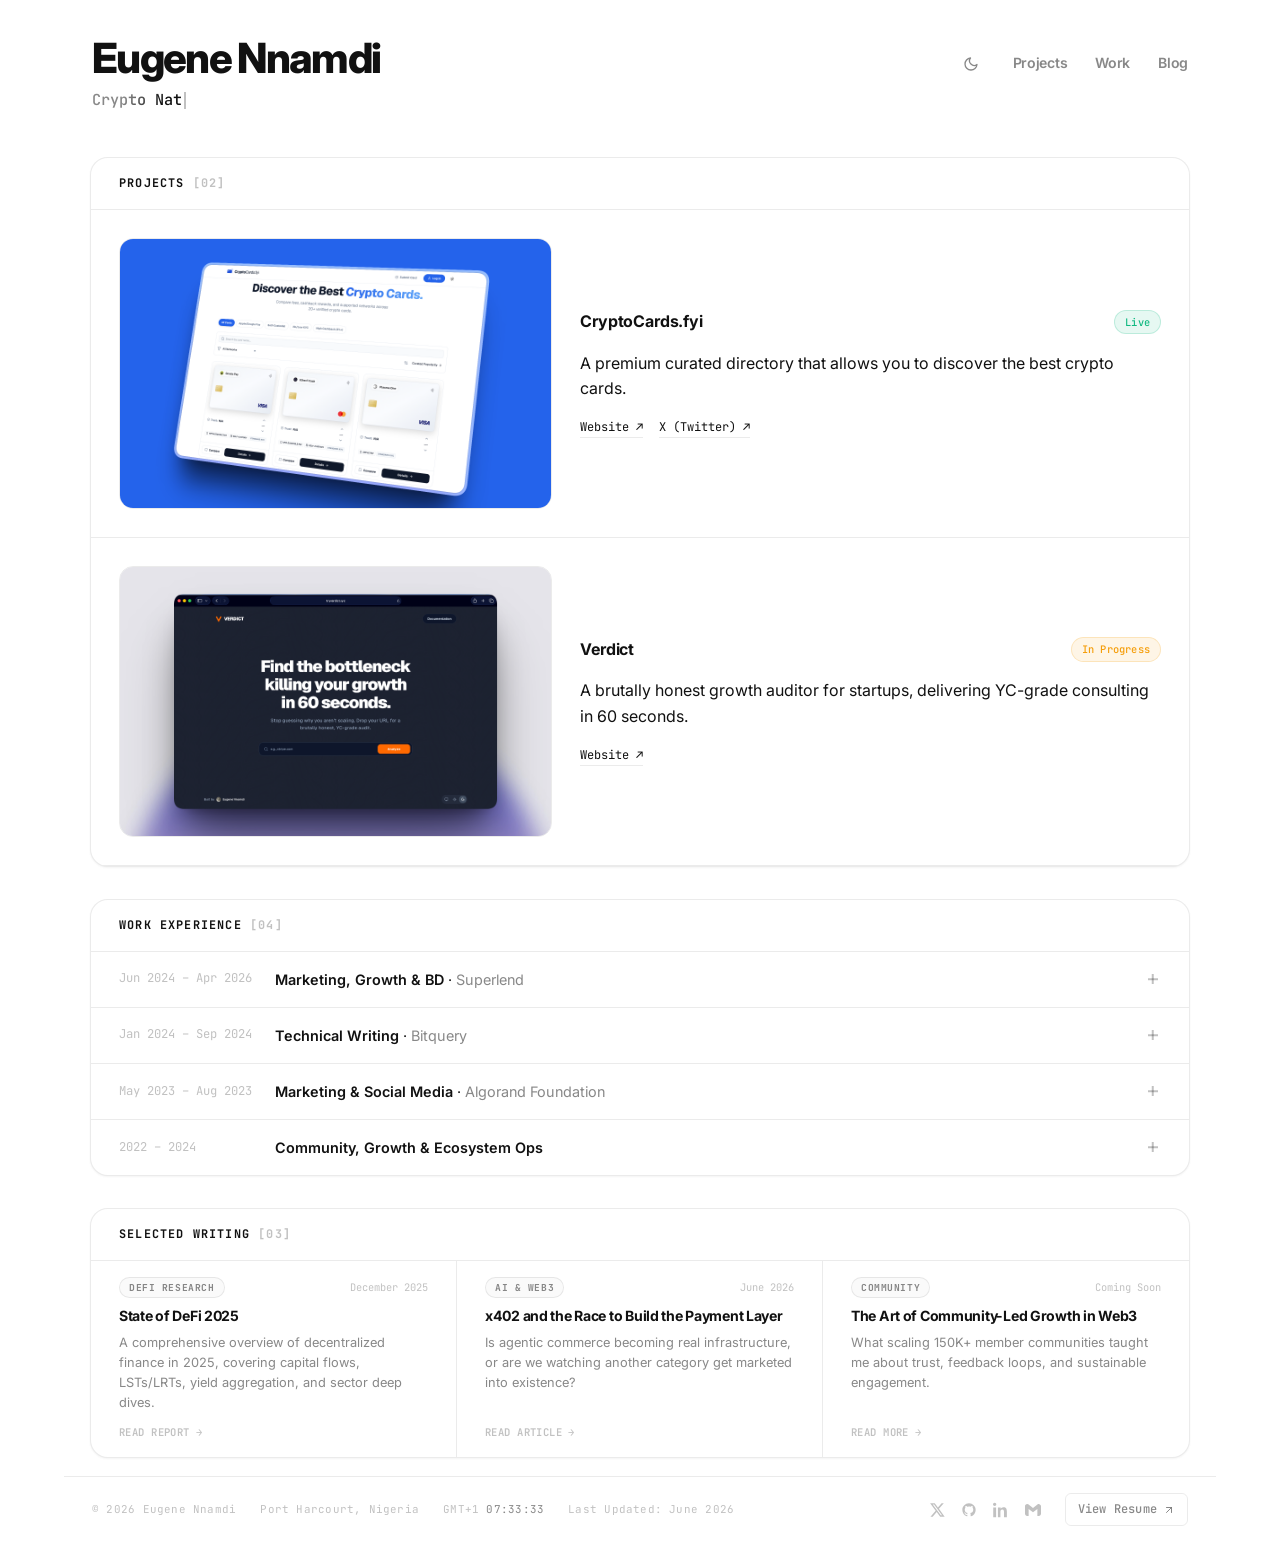
==== index.html @ 95dad306 "fix: update work experience" ====
<!doctype html>
<html lang="en">
  <head>
    <meta charset="utf-8" />
    <meta name="viewport" content="width=device-width, initial-scale=1" />
    <meta name="description" content="Eugene Nnamdi — Marketing strategist, growth architect, and content creator specializing in DeFi and Web3 ecosystems." />
    <meta property="og:title" content="Eugene Nnamdi — Marketing · Growth · Content" />
    <meta property="og:description" content="Scaling DeFi products, crafting technical content, and building communities that drive real growth." />
    <meta property="og:type" content="website" />
    <meta name="theme-color" content="#ffffff" />
    <title>Eugene Nnamdi</title>
    <link rel="icon" href="./favicon.png" type="image/png" />
    <link rel="preconnect" href="https://fonts.googleapis.com" />
    <link rel="preconnect" href="https://fonts.gstatic.com" crossorigin />
    <link href="https://fonts.googleapis.com/css2?family=Inter:wght@400;500;600;700;800&family=JetBrains+Mono:wght@400;500;700&display=swap" rel="stylesheet" />
    <link rel="stylesheet" href="./styles.css" />
    <script>
      const savedTheme = localStorage.getItem('theme');
      const systemPrefersDark = window.matchMedia && window.matchMedia('(prefers-color-scheme: dark)').matches;
      if (savedTheme) { document.documentElement.setAttribute('data-theme', savedTheme); }
      else if (systemPrefersDark) { document.documentElement.setAttribute('data-theme', 'dark'); }
      else { document.documentElement.setAttribute('data-theme', 'light'); }
    </script>
    <!-- Google tag (gtag.js) -->
    <script async src="https://www.googletagmanager.com/gtag/js?id=G-D51WEQC07X"></script>
    <script>
      window.dataLayer = window.dataLayer || [];
      function gtag(){dataLayer.push(arguments);}
      gtag('js', new Date());

      gtag('config', 'G-D51WEQC07X');
    </script>
  </head>
  <body>
    <div class="page-shell">

      <!-- ========== HEADER ========== -->
      <header class="site-header">
        <section class="identity" aria-labelledby="name">
          <h1 id="name">Eugene Nnamdi</h1>
          <div class="role-rotator" aria-label="Marketing Strategist, Growth Architect, Content Creator, DeFi Native">
            <span class="role-text" id="role-text"></span>
            <span class="role-cursor" aria-hidden="true"></span>
          </div>
        </section>

        <nav class="site-nav" aria-label="Primary navigation">
          <button id="theme-toggle" class="theme-toggle" aria-label="Toggle dark mode">
            <svg class="sun-icon" viewBox="0 0 24 24" width="16" height="16" stroke="currentColor" stroke-width="2" fill="none" stroke-linecap="round" stroke-linejoin="round" style="display: none;"><circle cx="12" cy="12" r="5"></circle><line x1="12" y1="1" x2="12" y2="3"></line><line x1="12" y1="21" x2="12" y2="23"></line><line x1="4.22" y1="4.22" x2="5.64" y2="5.64"></line><line x1="18.36" y1="18.36" x2="19.78" y2="19.78"></line><line x1="1" y1="12" x2="3" y2="12"></line><line x1="21" y1="12" x2="23" y2="12"></line><line x1="4.22" y1="19.78" x2="5.64" y2="18.36"></line><line x1="18.36" y1="5.64" x2="19.78" y2="4.22"></line></svg>
            <svg class="moon-icon" viewBox="0 0 24 24" width="16" height="16" stroke="currentColor" stroke-width="2" fill="none" stroke-linecap="round" stroke-linejoin="round"><path d="M21 12.79A9 9 0 1 1 11.21 3 7 7 0 0 0 21 12.79z"></path></svg>
          </button>
          <a href="#projects" class="nav-link">Projects</a>
          <a href="#work" class="nav-link">Work</a>
          <a href="/blog" class="nav-link">Blog</a>
        </nav>
      </header>

      <!-- ========== MAIN ========== -->
      <main class="home" aria-label="Homepage">

        <!-- ===== PROJECTS ===== -->
        <section class="content-block projects-block reveal" id="projects" aria-labelledby="projects-title">
          <div class="work-heading">
            <p class="section-label">Projects <span>[02]</span></p>
          </div>
          <h2 id="projects-title" class="visually-hidden">Projects</h2>
          <div class="projects-grid">
            <div class="project-card">
              <a href="https://cryptocards.fyi" target="_blank" rel="noreferrer" class="project-image-link">
                <img src="./cryptocards.png" alt="CryptoCards.fyi Interface Preview" class="project-image" />
              </a>
              <div class="project-content">
                <div class="project-meta">
                  <h3>CryptoCards.fyi</h3>
                  <span class="project-tag live">Live</span>
                </div>
                <p>A premium curated directory that allows you to discover the best crypto cards.</p>
                <div class="project-links">
                  <a href="https://cryptocards.fyi" target="_blank" rel="noreferrer">Website ↗</a>
                  <a href="https://x.com/cryptocardsfyi" target="_blank" rel="noreferrer">X (Twitter) ↗</a>
                </div>
              </div>
            </div>

            <div class="project-card">
              <a href="https://tryverdict.xyz" target="_blank" rel="noreferrer" class="project-image-link">
                <img src="./verdict.png" alt="Verdict Interface Preview" class="project-image" />
              </a>
              <div class="project-content">
                <div class="project-meta">
                  <h3>Verdict</h3>
                  <span class="project-tag progress">In Progress</span>
                </div>
                <p>A brutally honest growth auditor for startups, delivering YC-grade consulting in 60 seconds.</p>
                <div class="project-links">
                  <a href="https://tryverdict.xyz" target="_blank" rel="noreferrer">Website ↗</a>
                </div>
              </div>
            </div>
          </div>
        </section>

        <!-- ===== WORK ===== -->
        <section class="content-block work-block reveal" id="work" aria-labelledby="work-title">
          <div class="work-heading">
            <p class="section-label">Work Experience <span>[04]</span></p>
          </div>
          <h2 id="work-title" class="visually-hidden">Work Experience</h2>

          <details class="work-row reveal" data-delay="1">
            <summary class="work-summary">
              <span class="work-date">Jun 2024 – Apr 2026</span>
              <span class="work-info"><strong>Marketing, Growth &amp; BD</strong> · <a href="https://www.superlend.xyz/" target="_blank" rel="noreferrer">Superlend</a></span>
              <span class="work-toggle" aria-hidden="true"></span>
            </summary>
            <div class="work-details">
              <p>Helped grow DeFi lending and yield infrastructure to $20M+ peak TVL and 1M+ organic impressions.</p>
              <div class="work-focus">
                <span class="focus-tag">GTM</span>
                <span class="focus-tag">Content</span>
                <span class="focus-tag">Product Launches</span>
                <span class="focus-tag">Partnerships</span>
              </div>
            </div>
          </details>

          <details class="work-row reveal" data-delay="2">
            <summary class="work-summary">
              <span class="work-date">Jan 2024 – Sep 2024</span>
              <span class="work-info"><strong>Technical Writing</strong> · <a href="https://bitquery.io/" target="_blank" rel="noreferrer">Bitquery</a></span>
              <span class="work-toggle" aria-hidden="true"></span>
            </summary>
            <div class="work-details">
              <p>Built data-driven guides translating onchain activity, analytics, and protocol mechanics into usable insight.</p>
              <div class="work-focus">
                <span class="focus-tag">Research</span>
                <span class="focus-tag">APIs</span>
                <span class="focus-tag">Education</span>
              </div>
            </div>
          </details>

          <details class="work-row reveal" data-delay="3">
            <summary class="work-summary">
              <span class="work-date">May 2023 – Aug 2023</span>
              <span class="work-info"><strong>Marketing &amp; Social Media</strong> · <a href="https://www.algorand.foundation/" target="_blank" rel="noreferrer">Algorand Foundation</a></span>
              <span class="work-toggle" aria-hidden="true"></span>
            </summary>
            <div class="work-details">
              <p>Led localized GTM for Algorand Nigeria and supported a community rebrand that drove 60%+ growth in 3 weeks.</p>
              <div class="work-focus">
                <span class="focus-tag">Local GTM</span>
                <span class="focus-tag">Social</span>
                <span class="focus-tag">Content</span>
                <span class="focus-tag">Research</span>
              </div>
            </div>
          </details>

          <details class="work-row reveal" data-delay="4">
            <summary class="work-summary">
              <span class="work-date">2022 – 2024</span>
              <span class="work-info"><strong>Community, Growth &amp; Ecosystem Ops</strong></span>
              <span class="work-toggle" aria-hidden="true"></span>
            </summary>
            <div class="work-details">
              <p class="company-list">
                <a href="https://www.forbes.com/digital-assets/assets/web3-world-w3w-2/" target="_blank" rel="noreferrer">Web3World Exchange</a>,
                <a href="https://www.crunchbase.com/organization/kryptview" target="_blank" rel="noreferrer">Kryptview</a>,
                <a href="https://finance.yahoo.com/news/web3-education-platform-rise-acquires-142200871.html" target="_blank" rel="noreferrer">Blockbeam</a>,
                <a href="https://ethdenver.com/" target="_blank" rel="noreferrer">ETHDenver</a>,
                <a href="https://github.com/ChoiceCoin" target="_blank" rel="noreferrer">Choice Coin</a>,
                <a href="https://tinyman.org/" target="_blank" rel="noreferrer">Tinyman</a>
              </p>
              <p>Scaled and supported 150K+ member communities, onboarding, documentation, moderation, and feedback loops.</p>
              <div class="work-focus">
                <span class="focus-tag">Community</span>
                <span class="focus-tag">Ops</span>
                <span class="focus-tag">Support</span>
              </div>
            </div>
          </details>
        </section>

        <!-- ===== BLOG ===== -->
        <section class="content-block blog-block reveal" id="blog" aria-labelledby="blog-title">
          <div class="blog-heading">
            <p class="section-label">Selected Writing <span>[03]</span></p>
          </div>
          <h2 id="blog-title" class="visually-hidden">Blog</h2>
          <div class="blog-grid">
            <a href="./blog/state-of-defi-2025.html" class="blog-card" style="text-decoration: none;">
              <div class="blog-card-meta">
                <span class="blog-tag">DeFi Research</span>
                <span class="blog-date">December 2025</span>
              </div>
              <h3>State of DeFi 2025</h3>
              <p>A comprehensive overview of decentralized finance in 2025, covering capital flows, LSTs/LRTs, yield aggregation, and sector deep dives.</p>
              <span class="blog-cta">Read Report →</span>
            </a>
            <a href="https://x.com/eugenennamdi_/status/2057511633509896209" target="_blank" class="blog-card" style="text-decoration: none;">
              <div class="blog-card-meta">
                <span class="blog-tag">AI & Web3</span>
                <span class="blog-date">June 2026</span>
              </div>
              <h3>x402 and the Race to Build the Payment Layer</h3>
              <p>Is agentic commerce becoming real infrastructure, or are we watching another category get marketed into existence?</p>
              <span class="blog-cta">Read Article →</span>
            </a>
            <article class="blog-card">
              <div class="blog-card-meta">
                <span class="blog-tag">Community</span>
                <span class="blog-date">Coming Soon</span>
              </div>
              <h3>The Art of Community-Led Growth in Web3</h3>
              <p>What scaling 150K+ member communities taught me about trust, feedback loops, and sustainable engagement.</p>
              <span class="blog-cta">Read More →</span>
            </article>
          </div>
        </section>

      </main>

      <!-- ========== FOOTER ========== -->
      <footer class="site-footer">
        <span>© 2026 Eugene Nnamdi</span>
        <span>Port Harcourt, Nigeria</span>
        <span>GMT+1 <time id="local-time" datetime="">--:--:--</time></span>
        <span>Last Updated: June 2026</span>
        <div class="footer-socials">
          <a href="https://x.com/eugenennamdi_" target="_blank" rel="noreferrer" aria-label="X (Twitter)"><svg viewBox="0 0 24 24" width="16" height="16" aria-hidden="true" fill="currentColor"><path d="M18.9 2h3.3l-7.3 8.3L23.5 22h-6.7l-5.3-6.9L5.5 22H2.2l7.8-8.9L1.7 2h6.9l4.8 6.3L18.9 2Zm-1.2 18h1.8L7.6 3.9h-2L17.7 20Z"/></svg></a>
          <a href="https://github.com/eugenennamdi" target="_blank" rel="noreferrer" aria-label="GitHub"><svg viewBox="0 0 24 24" width="16" height="16" aria-hidden="true" fill="currentColor"><path d="M12 2C6.477 2 2 6.477 2 12c0 4.418 2.865 8.166 6.839 9.489.5.092.682-.217.682-.482 0-.237-.009-.868-.013-1.703-2.782.605-3.369-1.343-3.369-1.343-.454-1.158-1.11-1.466-1.11-1.466-.908-.62.069-.608.069-.608 1.003.07 1.531 1.032 1.531 1.032.892 1.53 2.341 1.088 2.91.832.092-.647.35-1.088.636-1.338-2.22-.253-4.555-1.11-4.555-4.943 0-1.091.39-1.984 1.029-2.683-.103-.253-.446-1.27.098-2.647 0 0 .84-.269 2.75 1.025A9.578 9.578 0 0 1 12 6.836c.85.004 1.705.115 2.504.337 1.909-1.294 2.747-1.025 2.747-1.025.546 1.377.203 2.394.1 2.647.64.699 1.028 1.592 1.028 2.683 0 3.842-2.339 4.687-4.566 4.935.359.309.678.919.678 1.852 0 1.336-.012 2.415-.012 2.743 0 .267.18.578.688.48C19.138 20.161 22 16.416 22 12c0-5.523-4.477-10-10-10Z"/></svg></a>
          <a href="https://www.linkedin.com/in/eugene-nnamdi-400737232/" target="_blank" rel="noreferrer" aria-label="LinkedIn"><svg viewBox="0 0 24 24" width="16" height="16" aria-hidden="true" fill="currentColor"><path d="M4.98 3.5C4.98 4.88 3.86 6 2.5 6S0 4.88 0 3.5 1.12 1 2.5 1s2.48 1.12 2.48 2.5ZM.34 8.2h4.32V23H.34V8.2Zm7.04 0h4.14v2.02h.06c.58-1.1 1.98-2.26 4.08-2.26 4.36 0 5.16 2.86 5.16 6.58V23H16.5v-7.5c0-1.8-.04-4.1-2.5-4.1-2.5 0-2.88 1.94-2.88 3.96V23H7.38V8.2Z"/></svg></a>
          <a href="mailto:eugenennamdi7@gmail.com" aria-label="Email"><svg viewBox="0 0 24 24" width="16" height="16" aria-hidden="true" fill="currentColor"><path d="M22.36 3.64A2.73 2.73 0 0 0 20.73 3c-.58 0-1.16.19-1.65.55L12 8.86 4.92 3.55A2.73 2.73 0 0 0 3.27 3C1.46 3 0 4.46 0 6.27v11.46C0 19.54 1.46 21 3.27 21h2.18V10.5L12 15.41l6.55-4.91V21h2.18C22.54 21 24 19.54 24 17.73V6.27c0-1.04-.5-2.02-1.64-2.63Z"/></svg></a>
        </div>
        <a href="./eugene-nnamdi-resume.pdf" class="cv-button" target="_blank" rel="noopener noreferrer">
          View Resume
          <svg width="12" height="12" viewBox="0 0 24 24" fill="none" stroke="currentColor" stroke-width="2" stroke-linecap="round" stroke-linejoin="round"><path d="M7 17l9.2-9.2M17 17V7H7"/></svg>
        </a>
      </footer>

    </div>
    <script src="./script.js"></script>
  </body>
</html>
---- styles.css ----
/* ============================================================
   Eugene Nnamdi — Portfolio
   Design System & Styles
   ============================================================ */

:root {
  /* Palette */
  --bg: #ffffff;
  --surface: #ffffff;
  --surface-hover: rgba(0, 0, 0, 0.018);
  --border: rgba(0, 0, 0, 0.08);
  --border-hover: rgba(0, 0, 0, 0.14);
  --border-strong: rgba(0, 0, 0, 0.22);

  --text: #111111;
  --text-secondary: rgba(17, 17, 17, 0.50);
  --text-tertiary: rgba(17, 17, 17, 0.26);

  /* Shadows */
  --shadow-sm: 0 1px 2px rgba(0, 0, 0, 0.03), 0 1px 3px rgba(0, 0, 0, 0.02);
  --shadow-md: 0 2px 8px rgba(0, 0, 0, 0.04), 0 4px 14px rgba(0, 0, 0, 0.025);

  /* Typography */
  --font-body: 'Inter', system-ui, -apple-system, sans-serif;
  --font-mono: 'JetBrains Mono', 'Courier New', monospace;
  --fw-normal: 400;
  --fw-medium: 500;
  --fw-semibold: 600;
  --fw-bold: 700;
  --fw-extrabold: 800;

  /* Spacing */
  --space-2xs: 4px;
  --space-xs: 8px;
  --space-sm: 12px;
  --space-md: 16px;
  --space-lg: 24px;
  --space-xl: 28px;

  /* Radii */
  --radius-sm: 8px;
  --radius-md: 14px;
  --radius-lg: 18px;
  --radius-pill: 999px;

  /* Motion */
  --ease-out: cubic-bezier(0.16, 1, 0.3, 1);
  --ease-spring: cubic-bezier(0.34, 1.56, 0.64, 1);
  --dur-fast: 150ms;
  --dur-normal: 250ms;
  --dur-slow: 400ms;
}

[data-theme="dark"] {
  --bg: #111111;
  --surface: #111111;
  --surface-hover: rgba(255, 255, 255, 0.05);
  --border: rgba(255, 255, 255, 0.12);
  --border-hover: rgba(255, 255, 255, 0.20);
  --border-strong: rgba(255, 255, 255, 0.30);

  --text: #ffffff;
  --text-secondary: rgba(255, 255, 255, 0.60);
  --text-tertiary: rgba(255, 255, 255, 0.35);

  --shadow-sm: 0 1px 2px rgba(0, 0, 0, 0.2);
  --shadow-md: 0 2px 8px rgba(0, 0, 0, 0.4);
}

/* --- Reset --- */
*, *::before, *::after { box-sizing: border-box; margin: 0; padding: 0; }

html {
  scroll-behavior: smooth;
  -webkit-text-size-adjust: 100%;
}

body {
  min-height: 100vh;
  background: var(--bg);
  color: var(--text);
  font-family: var(--font-body);
  font-weight: var(--fw-normal);
  line-height: 1.6;
  -webkit-font-smoothing: antialiased;
  -moz-osx-font-smoothing: grayscale;
  overflow-x: hidden;
}

a { color: inherit; text-decoration: none; }
button { border: 0; background: transparent; cursor: pointer; color: inherit; font: inherit; }

.visually-hidden {
  position: absolute;
  width: 1px; height: 1px;
  overflow: hidden;
  clip: rect(0 0 0 0);
  clip-path: inset(50%);
  white-space: nowrap;
}

/* ============================================================
   PAGE SHELL — single viewport layout
   ============================================================ */
.page-shell {
  display: flex;
  flex-direction: column;
  min-height: 100vh;
  padding: clamp(20px, 3vw, 40px) clamp(20px, 5vw, 72px);
  max-width: 1320px;
  margin: 0 auto;
}

/* ============================================================
   HEADER
   ============================================================ */
.site-header {
  position: relative;
  z-index: 10;
  display: flex;
  justify-content: space-between;
  align-items: flex-start;
  gap: var(--space-xl);
  padding: 0 var(--space-xl);
}

.identity {
  display: flex;
  flex-direction: column;
  gap: var(--space-xs);
}

/* --- Name --- */
h1 {
  font-size: clamp(1.8rem, 3.5vw, 2.6rem);
  font-weight: var(--fw-extrabold);
  line-height: 1;
  letter-spacing: -0.04em;
  color: var(--text);
  white-space: nowrap;
}

/* --- Role rotator (typewriter) --- */
.role-rotator {
  display: flex;
  align-items: center;
  gap: 1px;
  font-family: var(--font-mono);
  font-size: clamp(0.8rem, 1.3vw, 0.95rem);
  font-weight: var(--fw-medium);
  color: var(--text-secondary);
  min-height: 1.6em;
}

@keyframes shimmerText {
  to { background-position: -200% center; }
}

.role-text {
  display: inline-block;
  background: linear-gradient(120deg, var(--text-secondary) 20%, var(--text) 40%, var(--text) 60%, var(--text-secondary) 80%);
  background-size: 200% auto;
  -webkit-background-clip: text;
  -webkit-text-fill-color: transparent;
  background-clip: text;
  animation: shimmerText 5s linear infinite;
}

.role-cursor {
  display: inline-block;
  width: 2px;
  height: 1.1em;
  background: var(--text-tertiary);
  margin-left: 1px;
  animation: blink-cursor 1s step-end infinite;
}

@keyframes blink-cursor {
  0%, 100% { opacity: 1; }
  50% { opacity: 0; }
}

/* ============================================================
   NAVIGATION
   ============================================================ */
.site-nav {
  position: relative;
  z-index: 20;
  display: flex;
  align-items: center;
  gap: clamp(16px, 2.5vw, 28px);
  padding-top: 6px;
  flex-shrink: 0;
}

.nav-link,
.contact-toggle {
  position: relative;
  font-size: clamp(0.86rem, 1.1vw, 0.96rem);
  font-weight: var(--fw-semibold);
  letter-spacing: -0.02em;
  color: var(--text-secondary);
  padding: var(--space-xs) 0;
  transition: color var(--dur-normal) var(--ease-out);
}

.nav-link::after,
.contact-toggle::after {
  content: '';
  position: absolute;
  bottom: 0; left: 0; right: 0;
  height: 1.5px;
  background: var(--text);
  transform: scaleX(0);
  transform-origin: right;
  transition: transform var(--dur-normal) var(--ease-out);
}

.nav-link:hover,
.nav-link:focus-visible,
.contact-toggle:hover,
.contact-toggle:focus-visible {
  color: var(--text);
}

.nav-link:hover::after,
.nav-link:focus-visible::after,
.contact-toggle:hover::after,
.contact-toggle:focus-visible::after {
  transform: scaleX(1);
  transform-origin: left;
}

/* --- Theme Toggle --- */
.theme-toggle {
  display: flex;
  align-items: center;
  justify-content: center;
  width: 28px;
  height: 28px;
  border-radius: 6px;
  color: var(--text-secondary);
  transition: color var(--dur-normal), background var(--dur-normal);
  background: transparent;
}

.theme-toggle:hover {
  color: var(--text);
  background: var(--surface-hover);
}

[data-theme="dark"] .moon-icon { display: none; }
[data-theme="dark"] .sun-icon { display: block !important; }
[data-theme="light"] .moon-icon { display: block; }
[data-theme="light"] .sun-icon { display: none; }

/* --- Contact dropdown --- */
.contact-menu {
  position: relative;
}

.contact-toggle {
  display: inline-flex;
  gap: 7px;
  align-items: center;
  cursor: pointer;
}

.contact-toggle > span {
  display: inline-block;
  width: 7px; height: 7px;
  border-right: 1.5px solid currentColor;
  border-bottom: 1.5px solid currentColor;
  transform: translateY(-2px) rotate(45deg);
  transition: transform var(--dur-normal) var(--ease-out);
}

.contact-menu.is-open .contact-toggle > span {
  transform: translateY(2px) rotate(-135deg);
}

.contact-panel {
  position: absolute;
  top: calc(100% + 12px);
  right: 0;
  display: flex;
  gap: 12px;
  align-items: center;
  min-width: max-content;
  padding: 4px 0;
  opacity: 0;
  pointer-events: none;
  transform: translateY(-6px);
  transition: opacity var(--dur-fast) ease, transform var(--dur-normal) var(--ease-out);
  visibility: hidden;
}

.contact-menu.is-open .contact-panel {
  opacity: 1;
  pointer-events: auto;
  transform: translateY(0);
  visibility: visible;
}

.social-link {
  display: grid;
  place-items: center;
  width: 32px; height: 32px;
  border-radius: var(--radius-sm);
  color: var(--text-tertiary);
  transition: color var(--dur-normal) var(--ease-out),
              background var(--dur-normal) var(--ease-out),
              transform var(--dur-fast) var(--ease-spring);
}

.social-link svg { width: 18px; height: 18px; fill: currentColor; }

.social-link:hover,
.social-link:focus-visible {
  color: var(--text);
  background: rgba(0, 0, 0, 0.05);
  transform: translateY(-1px);
}

/* ============================================================
   MAIN — compact, fills viewport
   ============================================================ */
.home {
  flex: 1;
  display: grid;
  gap: clamp(20px, 3vw, 32px);
  padding-top: clamp(28px, 5vh, 56px);
  padding-bottom: clamp(16px, 2vh, 28px);
  align-content: start;
}

/* ============================================================
   CONTENT BLOCKS
   ============================================================ */
.content-block {
  position: relative;
  width: 100%;
  max-width: 1100px;
  justify-self: center;
  border-radius: var(--radius-lg);
  border: 1px solid var(--border);
  background: var(--surface);
  box-shadow: var(--shadow-sm);
  overflow: hidden;
  transition: box-shadow var(--dur-normal) var(--ease-out),
              border-color var(--dur-normal) var(--ease-out);
}

.content-block:hover {
  box-shadow: var(--shadow-md);
  border-color: var(--border-hover);
}

/* ============================================================
   WORK SECTION — collapsible rows
   ============================================================ */
.work-block { display: grid; gap: 0; }

.work-heading {
  padding: var(--space-md) var(--space-xl);
  border-bottom: 1px solid var(--border);
}

.section-label {
  margin: 0;
  font-family: var(--font-mono);
  font-size: 0.74rem;
  font-weight: var(--fw-bold);
  letter-spacing: 0.1em;
  text-transform: uppercase;
  color: var(--text);
}

.section-label span { color: var(--text-tertiary); }

/* --- Work row (details element) --- */
.work-row {
  border-bottom: 1px solid var(--border);
}

.work-row:last-child { border-bottom: 0; }

/* --- Summary (collapsed view) --- */
.work-summary {
  display: flex;
  align-items: center;
  gap: var(--space-md);
  padding: var(--space-md) var(--space-xl);
  cursor: pointer;
  list-style: none;
  transition: background var(--dur-normal) var(--ease-out);
  user-select: none;
}

.work-summary::-webkit-details-marker { display: none; }
.work-summary::marker { display: none; content: ''; }

.work-summary:hover { background: var(--surface-hover); }

.work-date {
  font-family: var(--font-mono);
  font-size: 0.76rem;
  color: var(--text-tertiary);
  white-space: nowrap;
  min-width: 140px;
  flex-shrink: 0;
}

.work-info {
  flex: 1;
  font-size: 0.9rem;
  color: var(--text);
  min-width: 0;
}

.work-info strong { font-weight: var(--fw-semibold); }

.work-info a {
  color: var(--text-secondary);
  font-weight: var(--fw-normal);
  transition: color var(--dur-fast) var(--ease-out);
}

.work-info a:hover { color: var(--text); }

/* Toggle icon (+/–) */
.work-toggle {
  position: relative;
  width: 16px; height: 16px;
  flex-shrink: 0;
  color: var(--text-tertiary);
  transition: color var(--dur-normal) var(--ease-out);
}

.work-toggle::before,
.work-toggle::after {
  content: '';
  position: absolute;
  top: 50%; left: 50%;
  width: 10px; height: 1.5px;
  background: currentColor;
  transform: translate(-50%, -50%);
  transition: transform var(--dur-normal) var(--ease-out);
}

.work-toggle::after {
  transform: translate(-50%, -50%) rotate(90deg);
}

details[open] .work-toggle::after {
  transform: translate(-50%, -50%) rotate(0deg);
}

details[open] .work-toggle { color: var(--text-secondary); }

.work-summary:hover .work-toggle { color: var(--text-secondary); }

/* --- Details (expanded content) --- */
.work-details {
  padding: 0 var(--space-xl) var(--space-lg);
  padding-left: calc(var(--space-xl) + 140px + var(--space-md));
  display: grid;
  gap: var(--space-sm);
}

.work-details p {
  margin: 0;
  font-size: 0.86rem;
  color: var(--text-secondary);
  line-height: 1.6;
}

.work-focus {
  display: flex;
  flex-wrap: wrap;
  gap: 5px;
}

.focus-tag {
  display: inline-block;
  padding: 3px 10px;
  border-radius: var(--radius-pill);
  border: 1px solid var(--border);
  background: rgba(0, 0, 0, 0.018);
  font-family: var(--font-mono);
  font-size: 0.64rem;
  font-weight: var(--fw-medium);
  color: var(--text-secondary);
  letter-spacing: 0.02em;
  white-space: nowrap;
}

.company-list {
  color: var(--text-secondary);
  font-size: 0.84rem;
}

.company-list a {
  color: var(--text);
  text-decoration: underline;
  text-decoration-color: rgba(0, 0, 0, 0.18);
  text-underline-offset: 3px;
  text-decoration-thickness: 1px;
  transition: text-decoration-color var(--dur-normal) var(--ease-out);
}

.company-list a:hover,
.company-list a:focus-visible {
  text-decoration-color: var(--text);
}

/* ============================================================
   PROJECTS SECTION
   ============================================================ */
.projects-block { display: grid; gap: 0; }

.projects-heading {
  padding: var(--space-md) var(--space-xl);
  border-bottom: 1px solid var(--border);
}

.projects-heading p { margin: 0; }

.projects-grid {
  display: flex;
  flex-direction: column;
  border-bottom: 1px solid var(--border);
}

.project-card {
  display: flex;
  flex-direction: row;
  border-bottom: 1px solid var(--border);
  transition: background var(--dur-normal) var(--ease-out);
}

@keyframes subtleMeshMove {
  0% { background-position: 0% 50%; }
  50% { background-position: 100% 50%; }
  100% { background-position: 0% 50%; }
}

.project-card:last-child { border-bottom: 0; }
.project-card:hover { 
  background: linear-gradient(120deg, var(--surface), rgba(30, 42, 55, 0.4), var(--surface-hover), rgba(20, 28, 40, 0.4));
  background-size: 200% 200%;
  animation: subtleMeshMove 8s ease infinite;
}

.project-image-link {
  display: block;
  overflow: hidden;
  flex: 0 0 42%;
  padding: var(--space-xl) 0 var(--space-xl) var(--space-xl);
  border-bottom: 0;
}

.project-image {
  width: 100%;
  aspect-ratio: 16 / 10;
  object-fit: cover;
  display: block;
  border-radius: var(--radius-md);
  border: 1px solid var(--border);
  transition: transform var(--dur-slow) var(--ease-out);
}

.project-card:hover .project-image {
  transform: scale(1.02);
}

.project-content {
  padding: var(--space-xl);
  display: flex;
  flex-direction: column;
  justify-content: center;
  flex: 1;
  gap: var(--space-xs);
}

.project-meta {
  display: flex;
  justify-content: space-between;
  align-items: center;
  margin-bottom: var(--space-xs);
}

.project-meta h3 {
  font-size: 1rem;
  font-family: var(--font-sans);
  font-weight: var(--fw-bold);
  letter-spacing: -0.01em;
  color: var(--text);
}

.project-tag {
  display: inline-block;
  padding: 3px 10px;
  border-radius: var(--radius-pill);
  border: 1px solid var(--border);
  background: var(--surface-hover);
  font-family: var(--font-mono);
  font-size: 0.65rem;
  font-weight: 500;
  letter-spacing: 0.02em;
  color: var(--text-secondary);
}

@keyframes liveGlow {
  0% { box-shadow: 0 0 0 0 rgba(16, 185, 129, 0.2); }
  70% { box-shadow: 0 0 0 5px rgba(16, 185, 129, 0); }
  100% { box-shadow: 0 0 0 0 rgba(16, 185, 129, 0); }
}

.project-tag.live {
  background: rgba(16, 185, 129, 0.1);
  color: #10b981;
  border-color: rgba(16, 185, 129, 0.2);
  animation: liveGlow 2s infinite;
}

@keyframes progressGlow {
  0% { box-shadow: 0 0 0 0 rgba(245, 158, 11, 0.2); }
  70% { box-shadow: 0 0 0 5px rgba(245, 158, 11, 0); }
  100% { box-shadow: 0 0 0 0 rgba(245, 158, 11, 0); }
}

.project-tag.progress {
  background: rgba(245, 158, 11, 0.1);
  color: #f59e0b;
  border-color: rgba(245, 158, 11, 0.2);
  animation: progressGlow 2s infinite;
}

.project-links {
  display: flex;
  gap: var(--space-md);
  margin-top: var(--space-xs);
  font-family: var(--font-mono);
  font-size: 0.75rem;
}

.project-links a {
  color: var(--text);
  text-decoration: none;
  border-bottom: 1px solid var(--border);
  transition: border-color var(--dur-normal);
}

.project-links a:hover {
  border-color: var(--text);
}

/* ============================================================
   BLOG SECTION
   ============================================================ */
.blog-block { display: grid; gap: 0; }

.blog-heading {
  padding: var(--space-md) var(--space-xl);
  border-bottom: 1px solid var(--border);
}

.blog-heading p { margin: 0; }

.blog-grid {
  display: grid;
  grid-template-columns: repeat(3, 1fr);
}

.blog-card {
  display: flex;
  flex-direction: column;
  gap: var(--space-xs);
  padding: var(--space-md) var(--space-xl);
  border-right: 1px solid var(--border);
  transition: background var(--dur-normal) var(--ease-out);
  cursor: default;
}

.blog-card:last-child { border-right: 0; }
.blog-card:hover { background: var(--surface-hover); }

.blog-card-meta {
  display: flex;
  align-items: center;
  justify-content: space-between;
  gap: var(--space-sm);
}

.blog-tag {
  display: inline-block;
  padding: 2px 9px;
  border-radius: var(--radius-pill);
  border: 1px solid var(--border);
  background: rgba(0, 0, 0, 0.018);
  font-family: var(--font-mono);
  font-size: 0.6rem;
  font-weight: var(--fw-bold);
  letter-spacing: 0.06em;
  text-transform: uppercase;
  color: var(--text-secondary);
}

.blog-date {
  font-family: var(--font-mono);
  font-size: 0.65rem;
  color: var(--text-tertiary);
}

.blog-card h3 {
  margin: 0;
  font-size: clamp(0.88rem, 1.1vw, 0.98rem);
  font-weight: var(--fw-bold);
  line-height: 1.35;
  letter-spacing: -0.02em;
  color: var(--text);
}

.blog-card > p {
  margin: 0;
  font-size: 0.8rem;
  color: var(--text-secondary);
  line-height: 1.55;
  flex: 1;
}

.blog-cta {
  font-family: var(--font-mono);
  font-size: 0.66rem;
  font-weight: var(--fw-semibold);
  color: var(--text-tertiary);
  letter-spacing: 0.04em;
  text-transform: uppercase;
  margin-top: var(--space-2xs);
  transition: color var(--dur-normal) var(--ease-out);
}

.blog-card:hover .blog-cta { color: var(--text); }

/* ============================================================
   FOOTER
   ============================================================ */
.site-footer {
  display: flex;
  flex-wrap: wrap;
  gap: var(--space-lg);
  padding: var(--space-md) var(--space-xl) 0;
  border-top: 1px solid var(--border);
  font-family: var(--font-mono);
  font-size: 0.68rem;
  color: var(--text-tertiary);
  letter-spacing: 0.02em;
  margin-top: auto;
  align-items: center;
}

.footer-socials {
  display: flex;
  gap: 16px;
  align-items: center;
  margin: 0 0 0 auto;
}

.footer-socials a {
  color: var(--text-tertiary);
  transition: color var(--dur-normal) var(--ease-out);
  display: inline-flex;
}

.footer-socials a:hover {
  color: var(--text);
}

.cv-button {
  display: inline-flex;
  align-items: center;
  gap: 6px;
  padding: 6px 12px;
  border: 1px solid var(--border);
  border-radius: 6px;
  color: var(--text-secondary);
  font-family: var(--font-sans);
  font-size: 0.75rem;
  font-weight: var(--fw-medium);
  text-decoration: none;
  transition: all var(--dur-normal) var(--ease-out);
  background: transparent;
}

.cv-button:hover {
  color: var(--text);
  background: var(--surface-hover);
  border-color: var(--border-hover);
}

.site-footer span { white-space: nowrap; }

#local-time { color: var(--text-secondary); }

/* ============================================================
   SCROLL REVEAL — entrance animations
   ============================================================ */
.reveal {
  opacity: 0;
  transform: translateY(14px);
  transition: opacity var(--dur-slow) var(--ease-out),
              transform var(--dur-slow) var(--ease-out);
}

.reveal.is-visible {
  opacity: 1;
  transform: translateY(0);
}

.reveal[data-delay="1"] { transition-delay: 60ms; }
.reveal[data-delay="2"] { transition-delay: 120ms; }
.reveal[data-delay="3"] { transition-delay: 180ms; }
.reveal[data-delay="4"] { transition-delay: 240ms; }

@supports (animation-timeline: view()) {
  .reveal {
    opacity: 1;
    transform: translateY(0);
    transition: none;
    animation: scroll-reveal linear both;
    animation-timeline: view();
    animation-range: entry 0% entry 30%;
  }

  @keyframes scroll-reveal {
    from { opacity: 0; transform: translateY(18px); }
    to   { opacity: 1; transform: translateY(0); }
  }
}

/* ============================================================
   RESPONSIVE — Tablet
   ============================================================ */
@media (max-width: 900px) {
  .site-header {
    flex-direction: column;
    align-items: flex-start;
    gap: var(--space-md);
  }

  .site-nav { width: 100%; justify-content: flex-start; flex-wrap: wrap; }

  .contact-panel {
    right: auto;
    left: 0;
  }

  .work-summary {
    position: relative;
    flex-wrap: wrap;
    gap: var(--space-xs);
    padding-right: 48px;
  }

  .work-date { min-width: 100%; }

  .work-toggle {
    position: absolute;
    right: var(--space-md);
    top: 24px;
  }

  .work-details {
    padding-left: var(--space-xl);
  }

  .projects-grid { display: flex; flex-direction: column; }
  
  .project-card {
    flex-direction: column;
    border-bottom: 1px solid var(--border);
  }

  .project-image-link {
    flex: auto;
    border-right: 0;
    border-bottom: 1px solid var(--border);
    padding: var(--space-xl);
  }

  .project-card:last-child { border-bottom: 0; }

  .blog-grid { grid-template-columns: 1fr; }

  .blog-card {
    border-right: 0;
    border-bottom: 1px solid var(--border);
  }

  .blog-card:last-child { border-bottom: 0; }
}

/* ============================================================
   RESPONSIVE — Tablet & Mobile
   ============================================================ */
@media (max-width: 768px) {
  .projects-grid { display: flex; flex-direction: column; }
  
  .project-card {
    flex-direction: column;
    border-bottom: 1px solid var(--border);
  }

  .project-image-link {
    flex: auto;
    border-right: 0;
    border-bottom: 1px solid var(--border);
    padding: var(--space-xl);
  }
}

@media (max-width: 540px) {
  .page-shell { padding: var(--space-md); }
  .site-header { padding: 0 var(--space-md); }

  h1 { font-size: clamp(2rem, 10vw, 2.5rem); }

  .site-nav { gap: var(--space-sm); }

  .work-heading,
  .projects-heading,
  .blog-heading { padding: var(--space-sm) var(--space-md); }

  .work-summary { 
    padding: var(--space-sm) var(--space-md); 
    padding-right: 48px;
  }

  .work-toggle {
    top: 50%;
    transform: translateY(-50%);
  }

  .work-details { padding: 0 var(--space-md) var(--space-md); }

  .project-content { padding: var(--space-md); }
  .project-image-link { padding: var(--space-md); }

  .blog-card { padding: var(--space-sm) var(--space-md); }

  .site-footer {
    flex-direction: column;
    gap: var(--space-md);
    align-items: flex-start;
    padding: var(--space-md) var(--space-md) 0;
  }
  
  .footer-socials { margin: 0; }
  
  .cv-button { 
    margin-left: 0; 
    width: 100%; 
    justify-content: center; 
    margin-top: var(--space-sm);
  }
}

/* ============================================================
   FOCUS & SELECTION
   ============================================================ */
a:focus-visible,
button:focus-visible {
  outline: 2px solid var(--text);
  outline-offset: 3px;
  border-radius: 2px;
}

::selection {
  background: rgba(17, 17, 17, 0.1);
  color: var(--text);
}
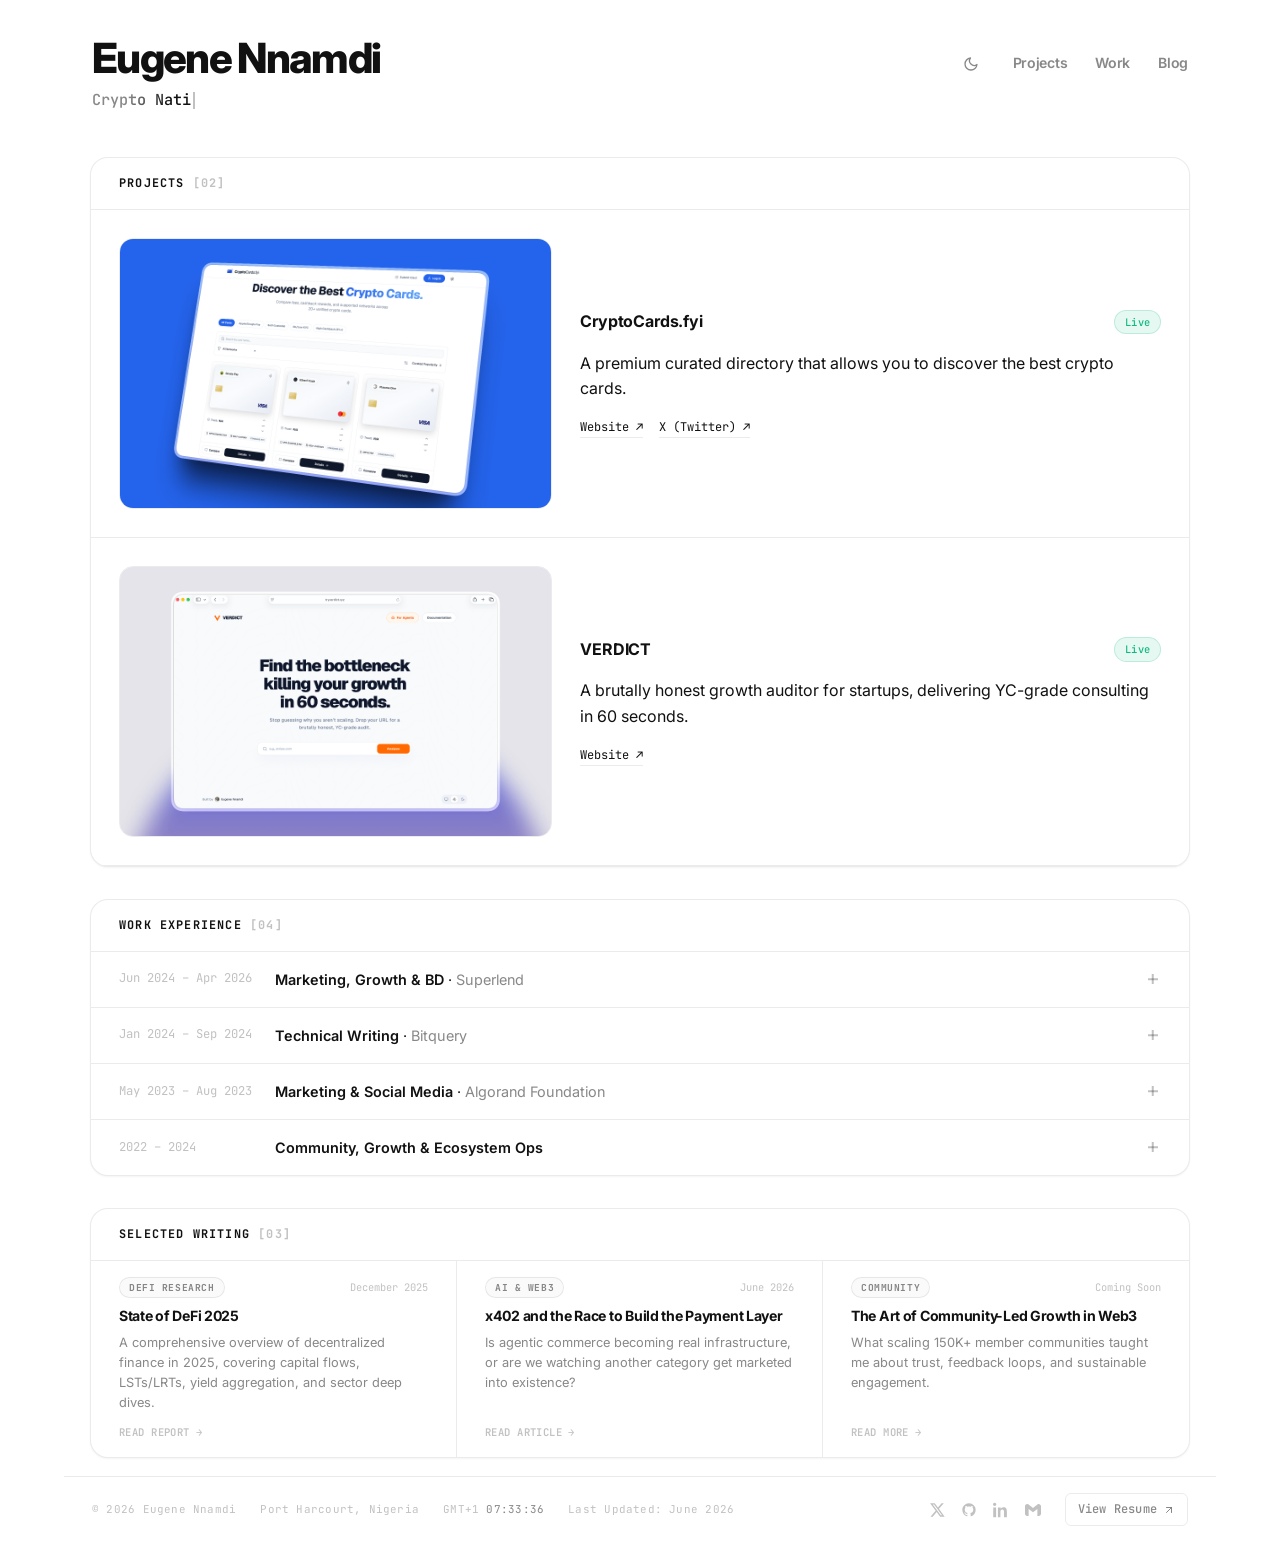
==== commit ddf65087: "feat: Update Verdict preview image and set status to Live" ====
--- a/index.html
+++ b/index.html
@@ -88,8 +88,8 @@
               </a>
               <div class="project-content">
                 <div class="project-meta">
-                  <h3>Verdict</h3>
-                  <span class="project-tag progress">In Progress</span>
+                  <h3>VERDICT</h3>
+                  <span class="project-tag live">Live</span>
                 </div>
                 <p>A brutally honest growth auditor for startups, delivering YC-grade consulting in 60 seconds.</p>
                 <div class="project-links">
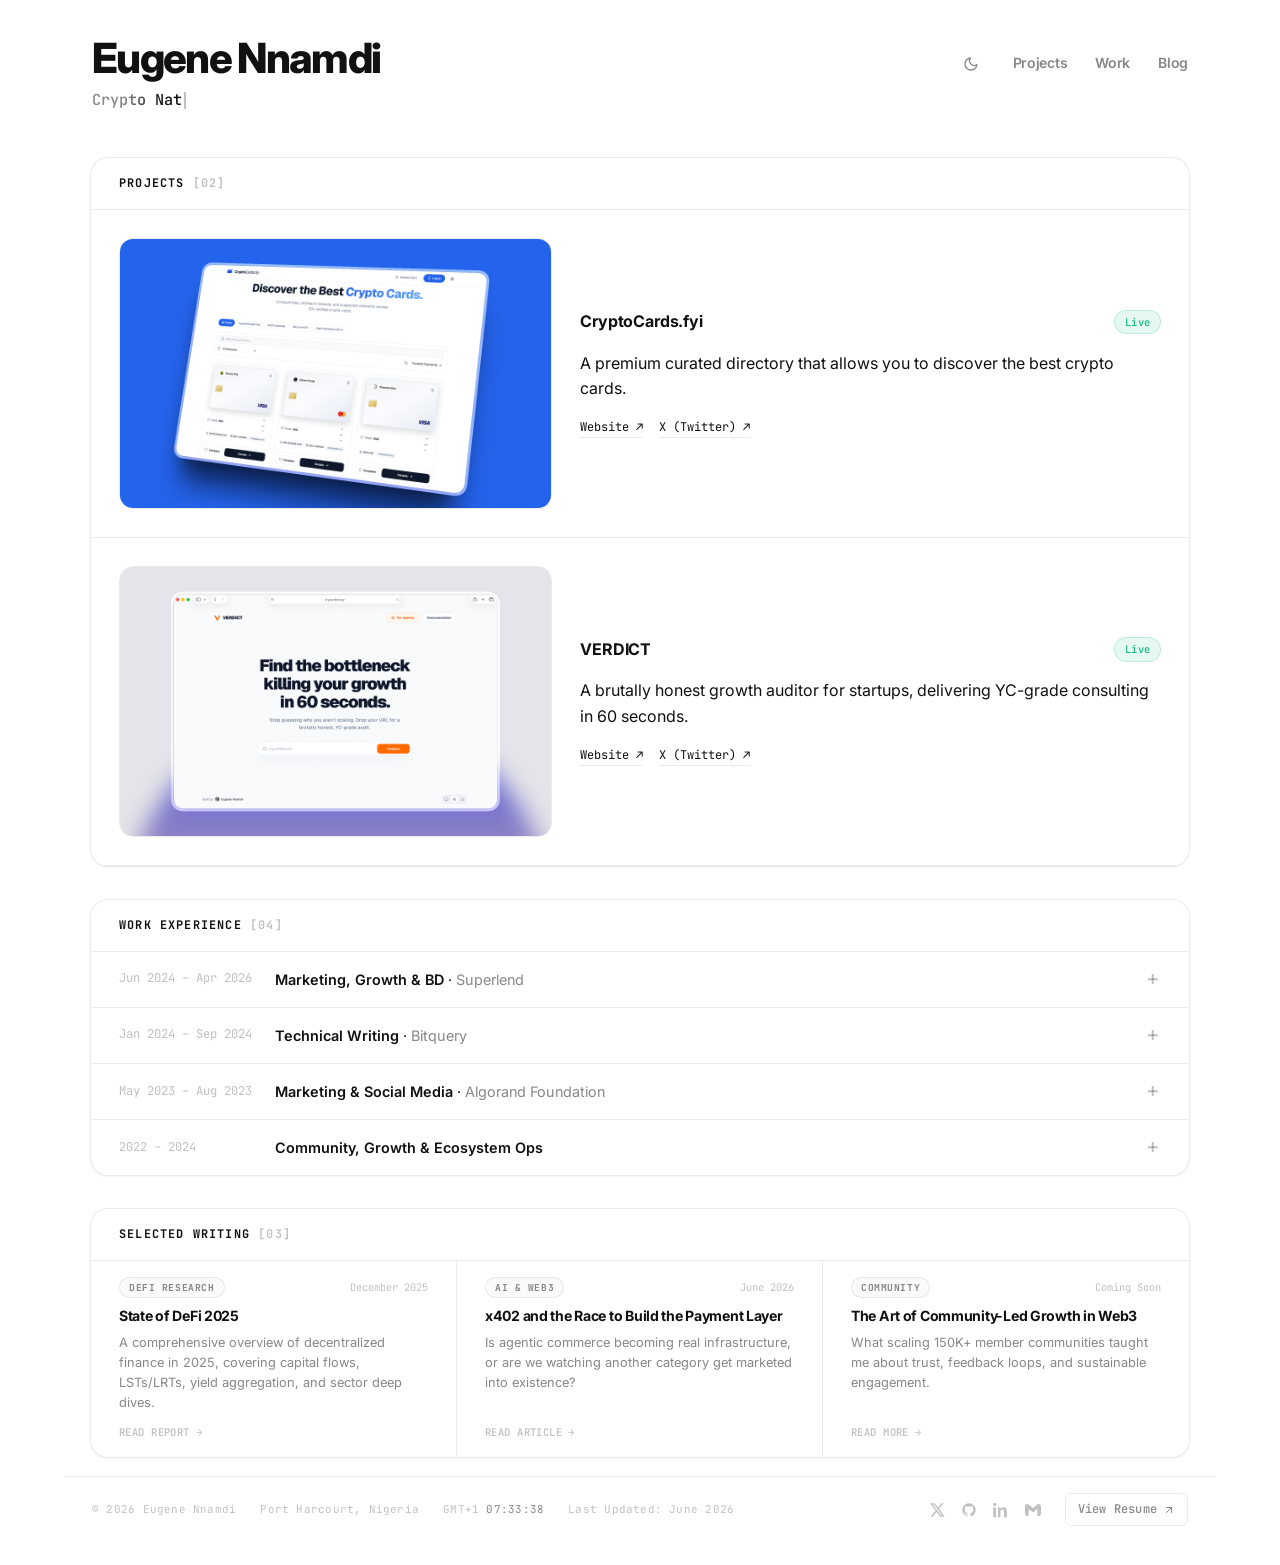
==== commit 7100107c: "feat: Add X link to Verdict project" ====
--- a/index.html
+++ b/index.html
@@ -94,6 +94,7 @@
                 <p>A brutally honest growth auditor for startups, delivering YC-grade consulting in 60 seconds.</p>
                 <div class="project-links">
                   <a href="https://tryverdict.xyz" target="_blank" rel="noreferrer">Website ↗</a>
+                  <a href="https://x.com/tryverdict" target="_blank" rel="noreferrer">X (Twitter) ↗</a>
                 </div>
               </div>
             </div>
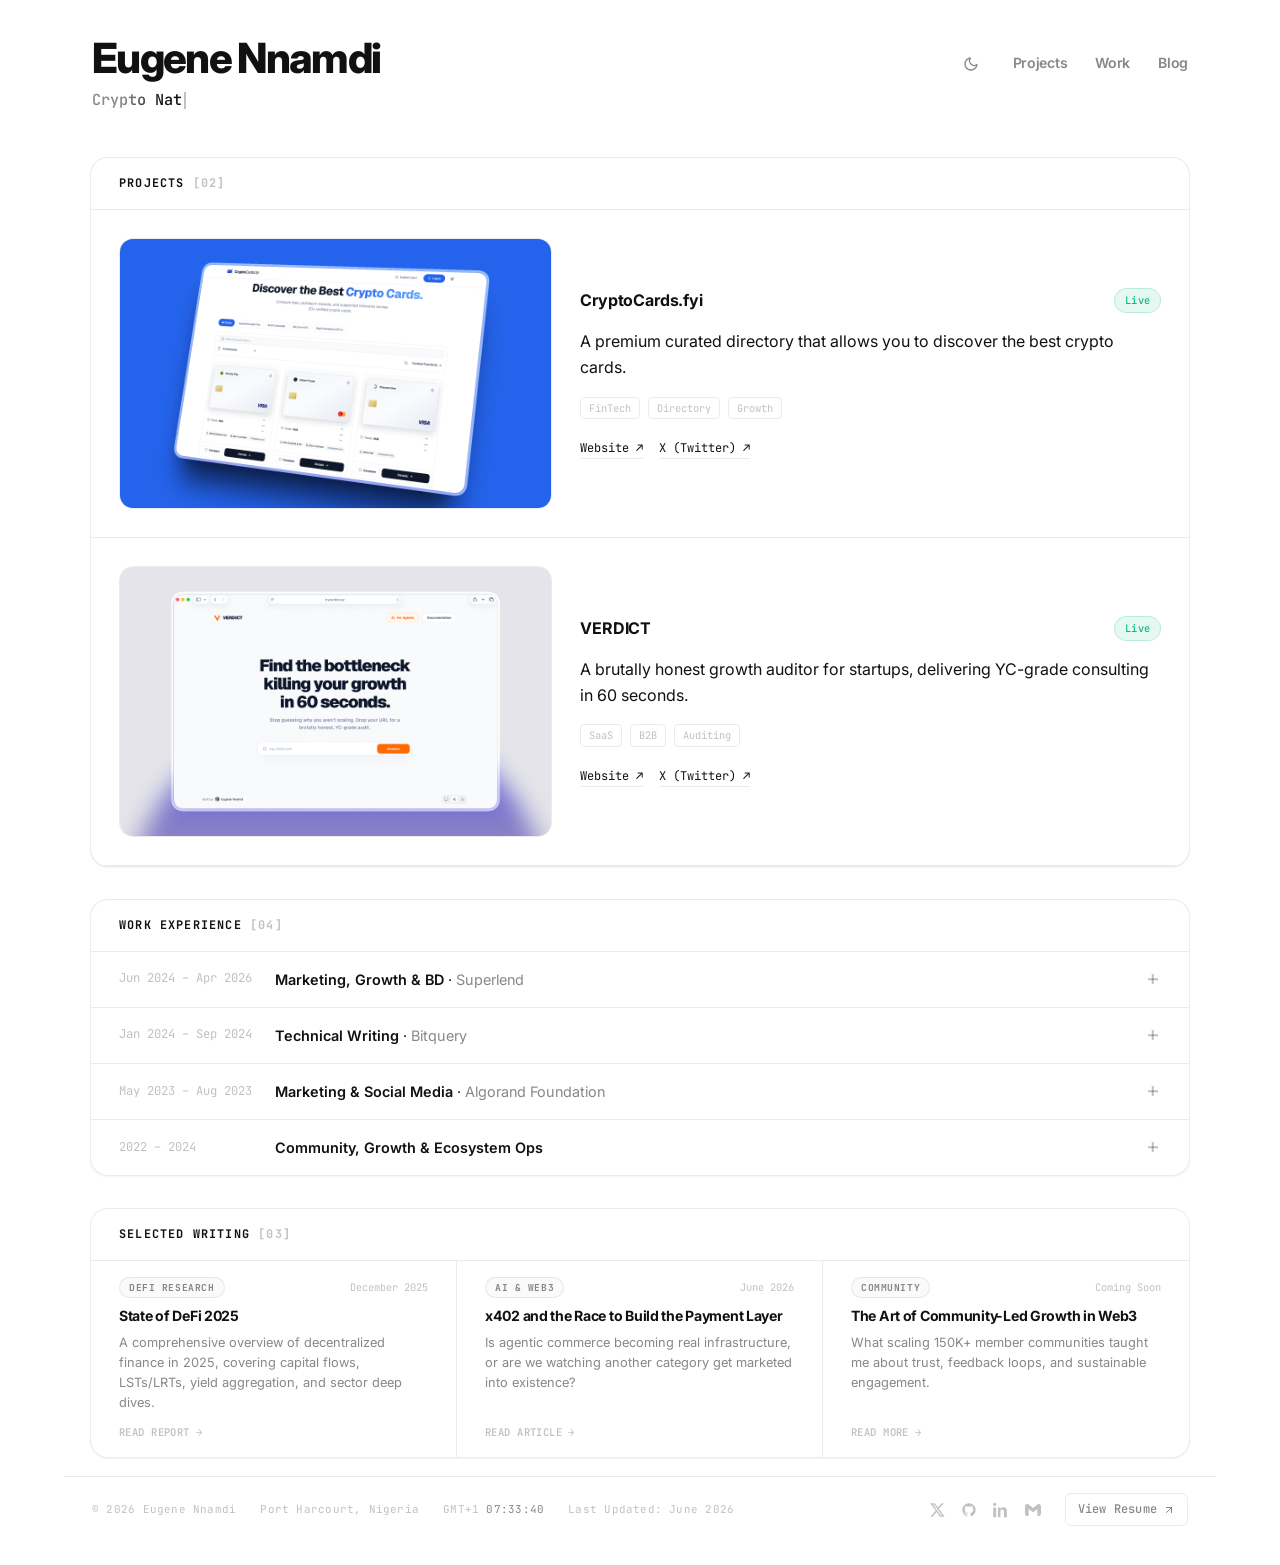
==== commit 4bf5f3d6: "feat: Add UI micro-interactions inspired by winszn.xyz audit" ====
--- a/index.html
+++ b/index.html
@@ -75,9 +75,14 @@
                   <span class="project-tag live">Live</span>
                 </div>
                 <p>A premium curated directory that allows you to discover the best crypto cards.</p>
+                <div class="project-tech">
+                  <span class="tech-tag">FinTech</span>
+                  <span class="tech-tag">Directory</span>
+                  <span class="tech-tag">Growth</span>
+                </div>
                 <div class="project-links">
-                  <a href="https://cryptocards.fyi" target="_blank" rel="noreferrer">Website ↗</a>
-                  <a href="https://x.com/cryptocardsfyi" target="_blank" rel="noreferrer">X (Twitter) ↗</a>
+                  <a href="https://cryptocards.fyi" target="_blank" rel="noreferrer">Website <span class="jump-arrow">↗</span></a>
+                  <a href="https://x.com/cryptocardsfyi" target="_blank" rel="noreferrer">X (Twitter) <span class="jump-arrow">↗</span></a>
                 </div>
               </div>
             </div>
@@ -92,9 +97,14 @@
                   <span class="project-tag live">Live</span>
                 </div>
                 <p>A brutally honest growth auditor for startups, delivering YC-grade consulting in 60 seconds.</p>
+                <div class="project-tech">
+                  <span class="tech-tag">SaaS</span>
+                  <span class="tech-tag">B2B</span>
+                  <span class="tech-tag">Auditing</span>
+                </div>
                 <div class="project-links">
-                  <a href="https://tryverdict.xyz" target="_blank" rel="noreferrer">Website ↗</a>
-                  <a href="https://x.com/tryverdict" target="_blank" rel="noreferrer">X (Twitter) ↗</a>
+                  <a href="https://tryverdict.xyz" target="_blank" rel="noreferrer">Website <span class="jump-arrow">↗</span></a>
+                  <a href="https://x.com/tryverdict" target="_blank" rel="noreferrer">X (Twitter) <span class="jump-arrow">↗</span></a>
                 </div>
               </div>
             </div>
--- a/styles.css
+++ b/styles.css
@@ -536,7 +536,7 @@
   display: flex;
   flex-direction: row;
   border-bottom: 1px solid var(--border);
-  transition: background var(--dur-normal) var(--ease-out);
+  transition: background var(--dur-normal) var(--ease-out), border-color var(--dur-normal) var(--ease-out);
 }
 
 @keyframes subtleMeshMove {
@@ -550,6 +550,7 @@
   background: linear-gradient(120deg, var(--surface), rgba(30, 42, 55, 0.4), var(--surface-hover), rgba(20, 28, 40, 0.4));
   background-size: 200% 200%;
   animation: subtleMeshMove 8s ease infinite;
+  border-bottom-color: rgba(255, 255, 255, 0.15);
 }
 
 .project-image-link {
@@ -640,9 +641,25 @@
 .project-links {
   display: flex;
   gap: var(--space-md);
-  margin-top: var(--space-xs);
+  margin-top: var(--space-sm);
   font-family: var(--font-mono);
   font-size: 0.75rem;
+}
+
+.project-tech {
+  display: flex;
+  gap: var(--space-xs);
+  margin-top: var(--space-xs);
+  flex-wrap: wrap;
+}
+
+.tech-tag {
+  font-family: var(--font-mono);
+  font-size: 0.65rem;
+  color: var(--text-tertiary);
+  border: 1px solid var(--border);
+  padding: 2px 8px;
+  border-radius: 4px;
 }
 
 .project-links a {
@@ -654,6 +671,15 @@
 
 .project-links a:hover {
   border-color: var(--text);
+}
+
+.jump-arrow {
+  display: inline-block;
+  transition: transform var(--dur-normal) var(--ease-out);
+}
+
+.project-links a:hover .jump-arrow {
+  transform: translate(2px, -2px);
 }
 
 /* ============================================================
@@ -771,10 +797,27 @@
   color: var(--text-tertiary);
   transition: color var(--dur-normal) var(--ease-out);
   display: inline-flex;
+  position: relative;
+}
+
+.footer-socials a::after {
+  content: '';
+  position: absolute;
+  bottom: -2px; left: 0; right: 0;
+  height: 1px;
+  background: var(--text);
+  transform: scaleX(0);
+  transform-origin: right;
+  transition: transform var(--dur-normal) var(--ease-out);
 }
 
 .footer-socials a:hover {
   color: var(--text);
+}
+
+.footer-socials a:hover::after {
+  transform: scaleX(1);
+  transform-origin: left;
 }
 
 .cv-button {
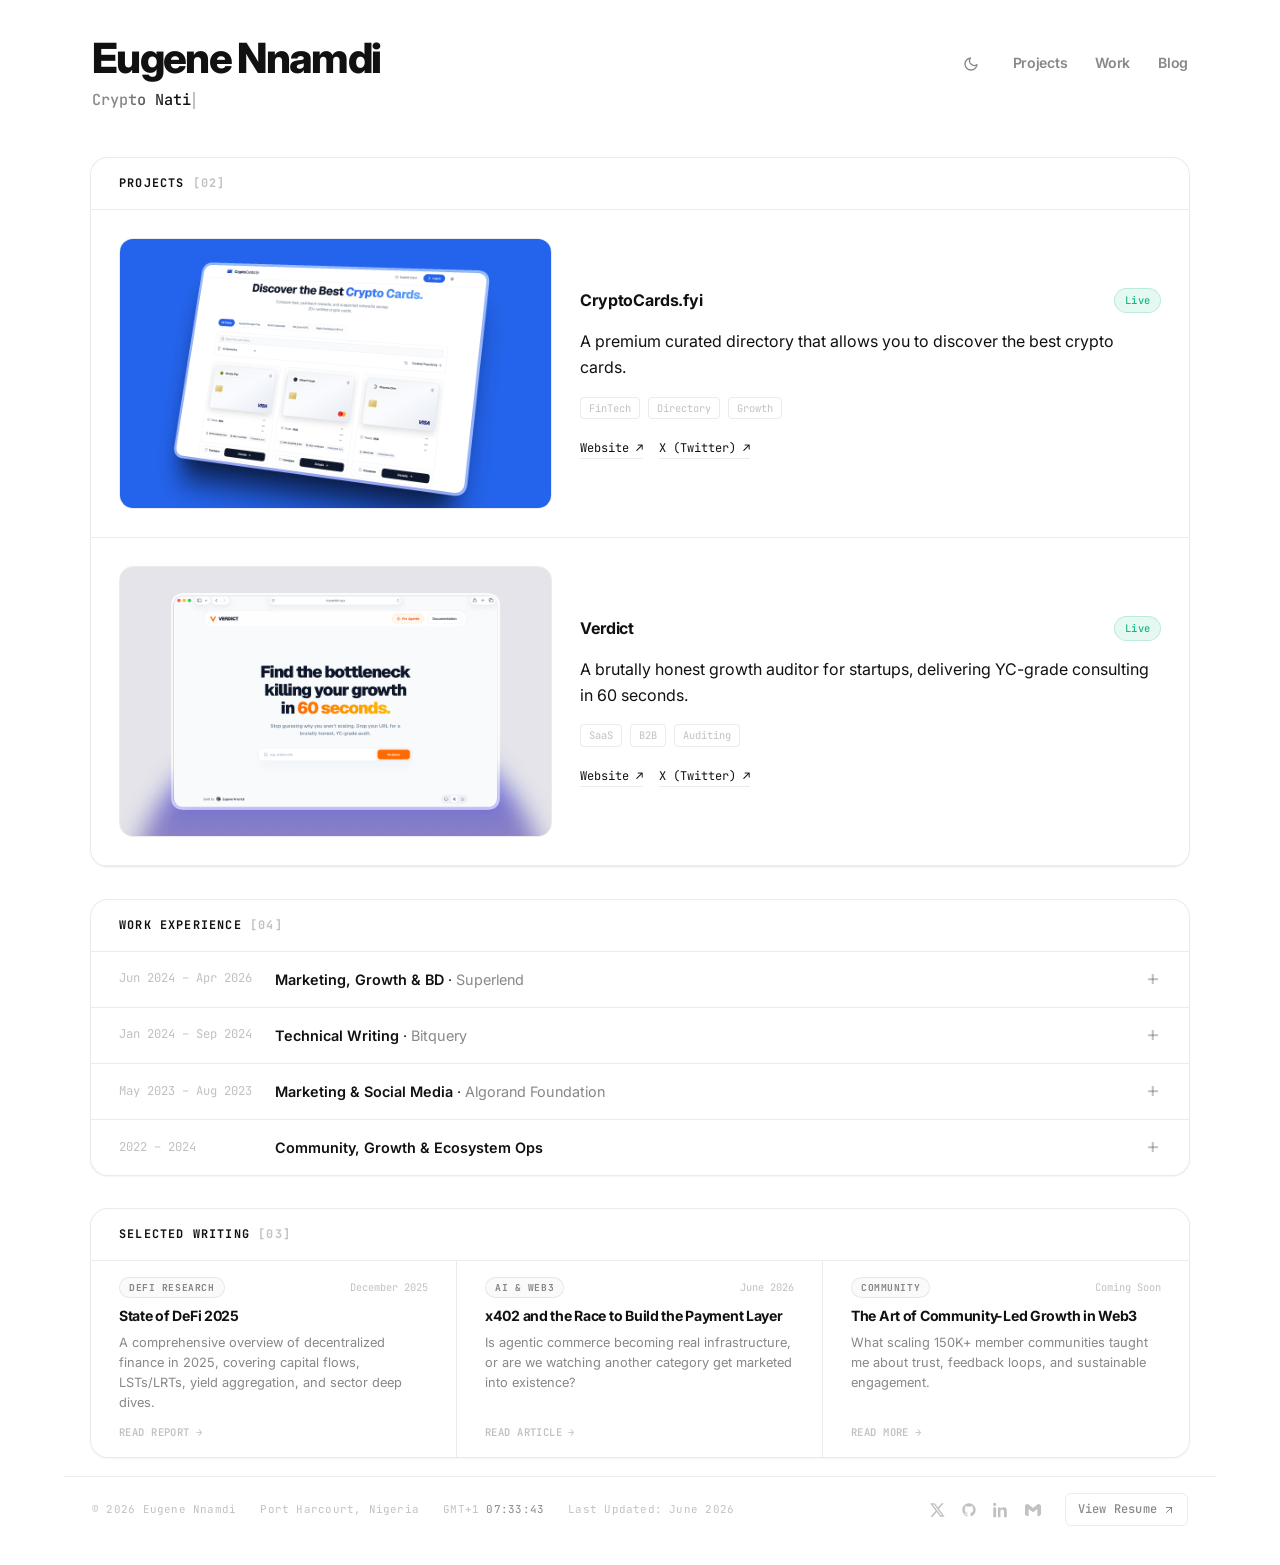
==== commit 25cefa20: "updating projects" ====
--- a/index.html
+++ b/index.html
@@ -93,7 +93,7 @@
               </a>
               <div class="project-content">
                 <div class="project-meta">
-                  <h3>VERDICT</h3>
+                  <h3>Verdict</h3>
                   <span class="project-tag live">Live</span>
                 </div>
                 <p>A brutally honest growth auditor for startups, delivering YC-grade consulting in 60 seconds.</p>
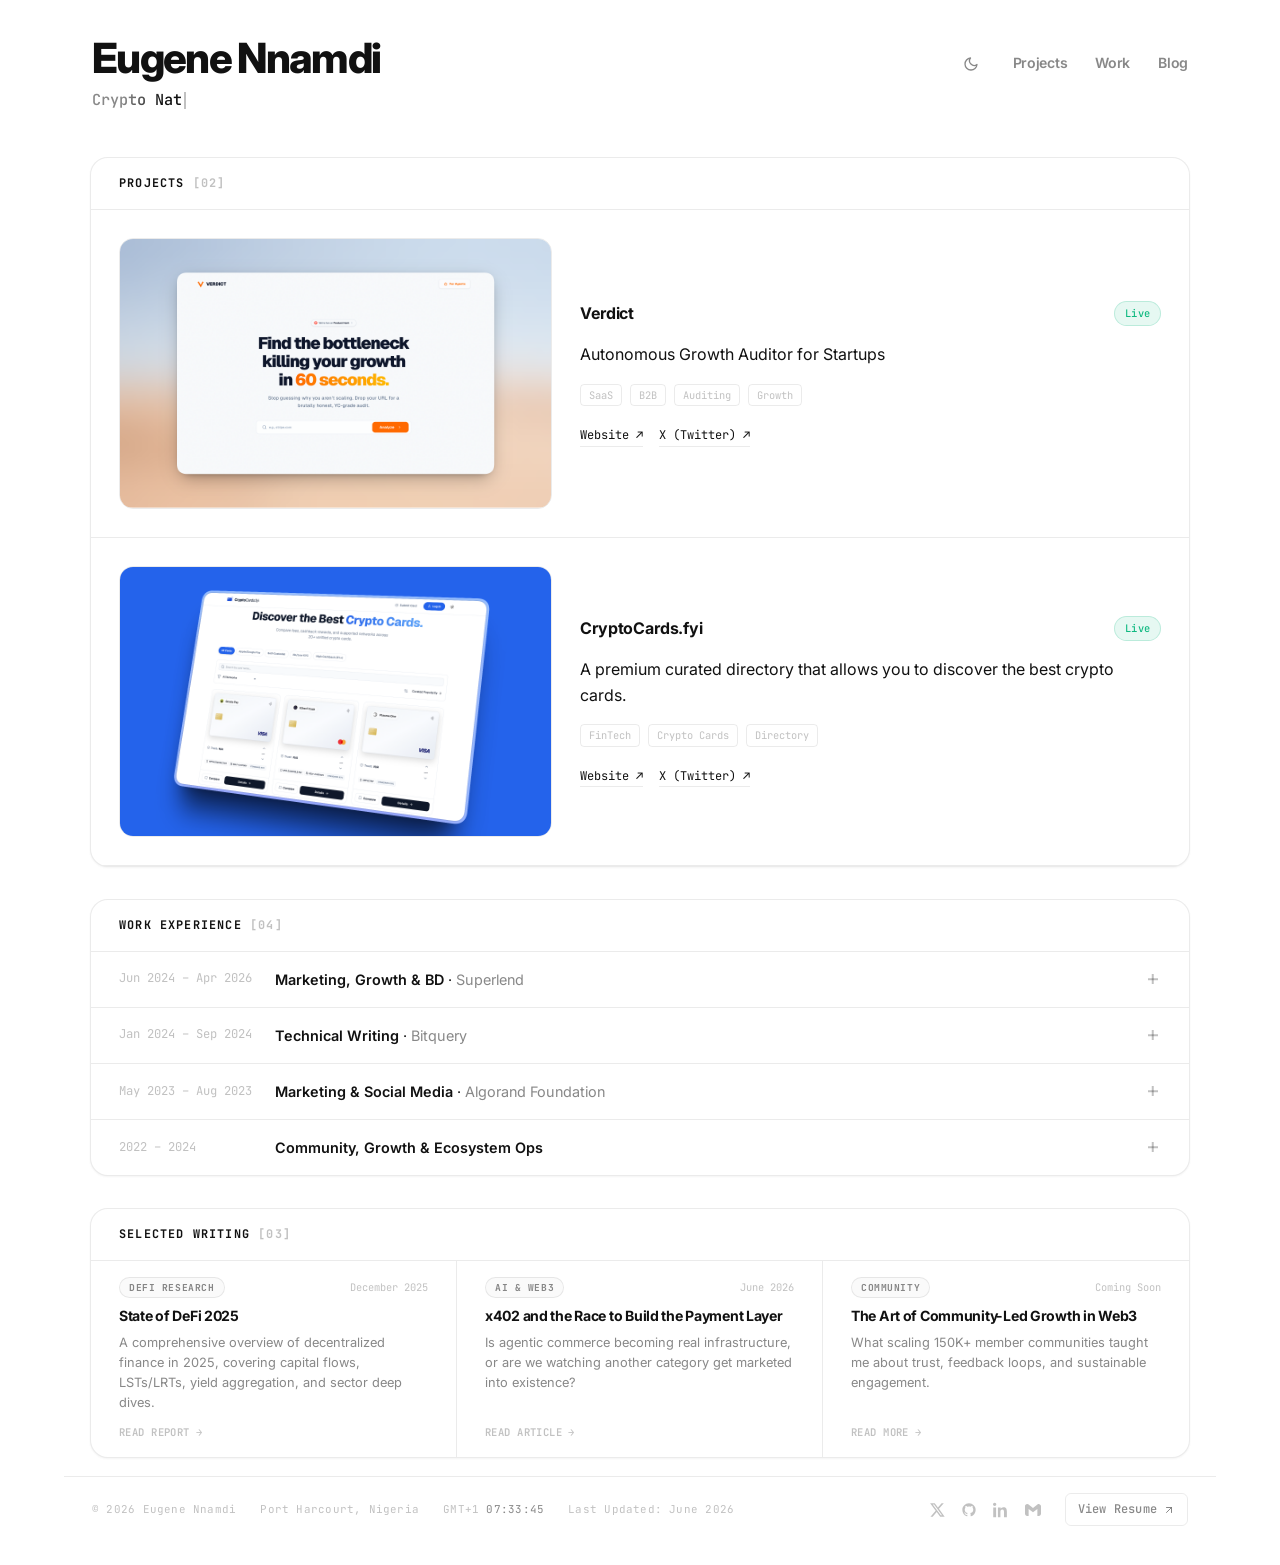
==== commit b7d74884: "feat: Reorder projects and update Verdict description/tags" ====
--- a/index.html
+++ b/index.html
@@ -66,6 +66,29 @@
           <h2 id="projects-title" class="visually-hidden">Projects</h2>
           <div class="projects-grid">
             <div class="project-card">
+              <a href="https://tryverdict.xyz" target="_blank" rel="noreferrer" class="project-image-link">
+                <img src="./verdict.png" alt="Verdict Interface Preview" class="project-image" />
+              </a>
+              <div class="project-content">
+                <div class="project-meta">
+                  <h3>Verdict</h3>
+                  <span class="project-tag live">Live</span>
+                </div>
+                <p>Autonomous Growth Auditor for Startups</p>
+                <div class="project-tech">
+                  <span class="tech-tag">SaaS</span>
+                  <span class="tech-tag">B2B</span>
+                  <span class="tech-tag">Auditing</span>
+                  <span class="tech-tag">Growth</span>
+                </div>
+                <div class="project-links">
+                  <a href="https://tryverdict.xyz" target="_blank" rel="noreferrer">Website <span class="jump-arrow">↗</span></a>
+                  <a href="https://x.com/tryverdict" target="_blank" rel="noreferrer">X (Twitter) <span class="jump-arrow">↗</span></a>
+                </div>
+              </div>
+            </div>
+
+            <div class="project-card">
               <a href="https://cryptocards.fyi" target="_blank" rel="noreferrer" class="project-image-link">
                 <img src="./cryptocards.png" alt="CryptoCards.fyi Interface Preview" class="project-image" />
               </a>
@@ -77,34 +100,12 @@
                 <p>A premium curated directory that allows you to discover the best crypto cards.</p>
                 <div class="project-tech">
                   <span class="tech-tag">FinTech</span>
+                  <span class="tech-tag">Crypto Cards</span>
                   <span class="tech-tag">Directory</span>
-                  <span class="tech-tag">Growth</span>
                 </div>
                 <div class="project-links">
                   <a href="https://cryptocards.fyi" target="_blank" rel="noreferrer">Website <span class="jump-arrow">↗</span></a>
                   <a href="https://x.com/cryptocardsfyi" target="_blank" rel="noreferrer">X (Twitter) <span class="jump-arrow">↗</span></a>
-                </div>
-              </div>
-            </div>
-
-            <div class="project-card">
-              <a href="https://tryverdict.xyz" target="_blank" rel="noreferrer" class="project-image-link">
-                <img src="./verdict.png" alt="Verdict Interface Preview" class="project-image" />
-              </a>
-              <div class="project-content">
-                <div class="project-meta">
-                  <h3>Verdict</h3>
-                  <span class="project-tag live">Live</span>
-                </div>
-                <p>A brutally honest growth auditor for startups, delivering YC-grade consulting in 60 seconds.</p>
-                <div class="project-tech">
-                  <span class="tech-tag">SaaS</span>
-                  <span class="tech-tag">B2B</span>
-                  <span class="tech-tag">Auditing</span>
-                </div>
-                <div class="project-links">
-                  <a href="https://tryverdict.xyz" target="_blank" rel="noreferrer">Website <span class="jump-arrow">↗</span></a>
-                  <a href="https://x.com/tryverdict" target="_blank" rel="noreferrer">X (Twitter) <span class="jump-arrow">↗</span></a>
                 </div>
               </div>
             </div>
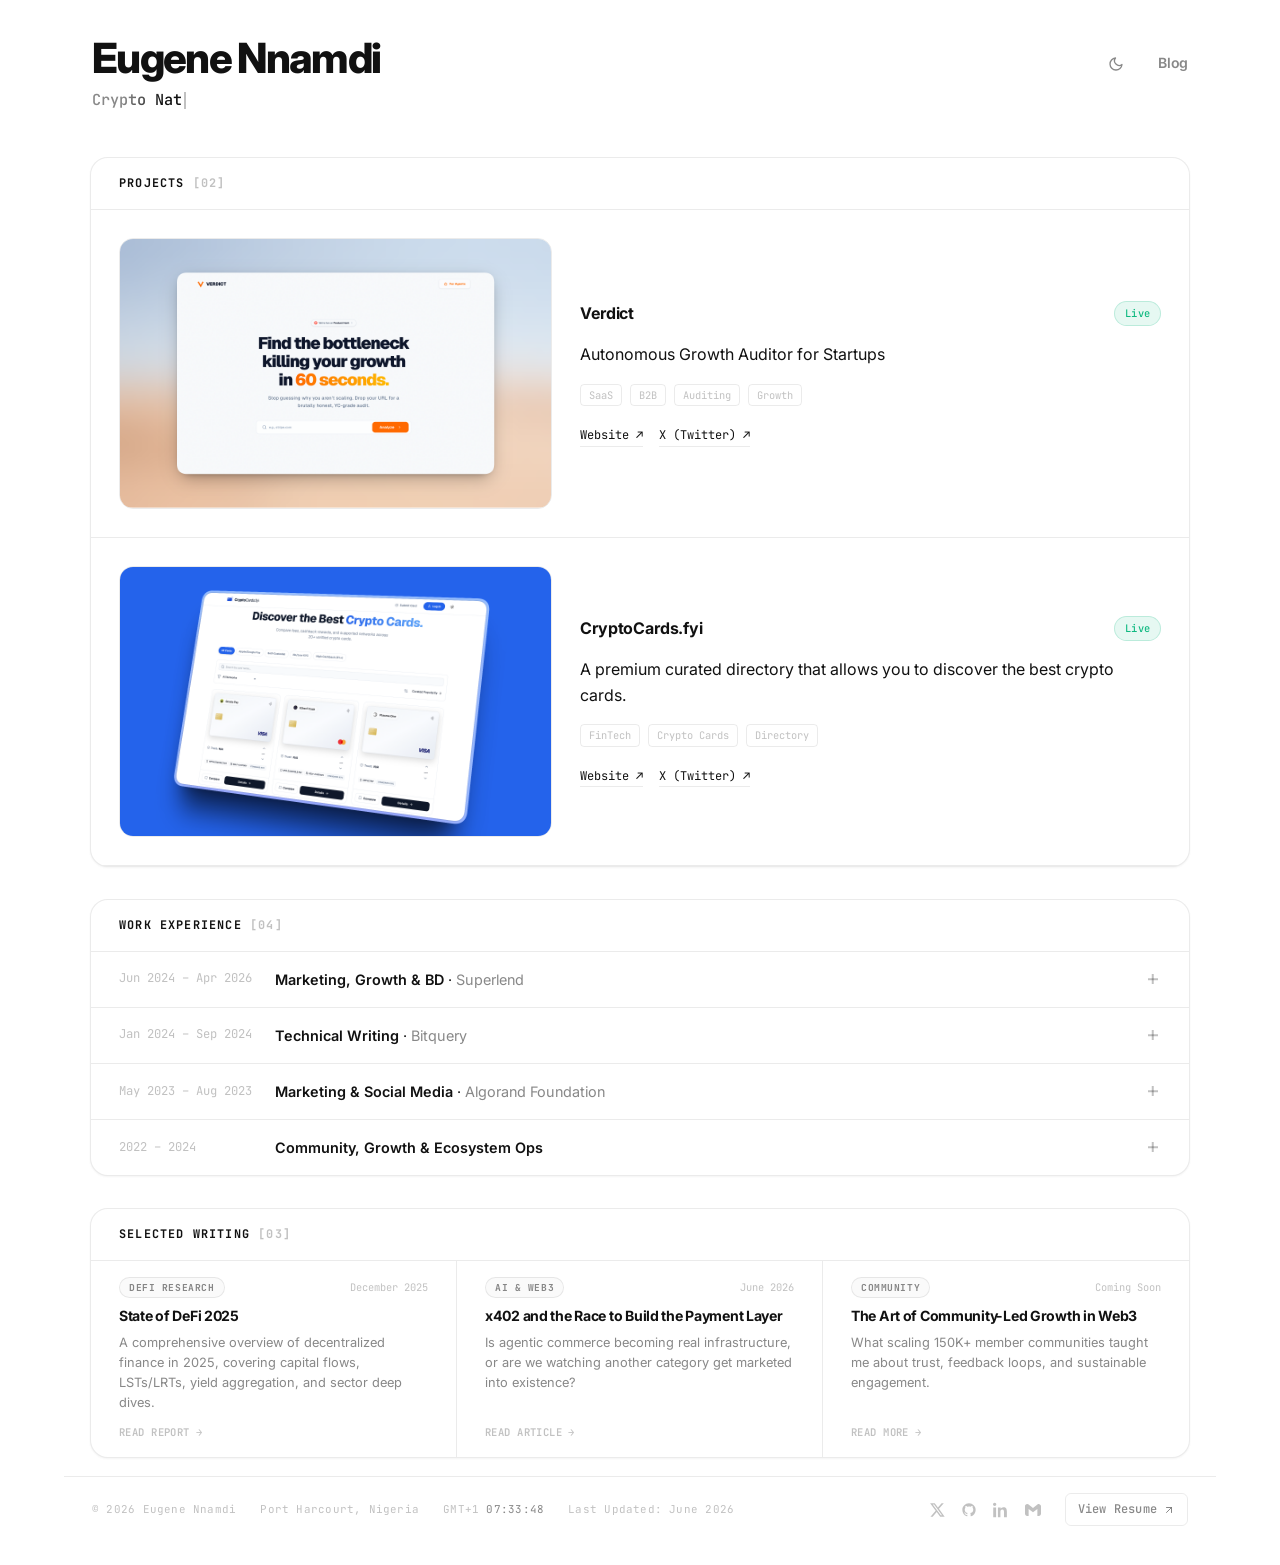
==== commit 1fbcc139: "chore: Remove Projects and Work links from nav" ====
--- a/index.html
+++ b/index.html
@@ -49,8 +49,6 @@
             <svg class="sun-icon" viewBox="0 0 24 24" width="16" height="16" stroke="currentColor" stroke-width="2" fill="none" stroke-linecap="round" stroke-linejoin="round" style="display: none;"><circle cx="12" cy="12" r="5"></circle><line x1="12" y1="1" x2="12" y2="3"></line><line x1="12" y1="21" x2="12" y2="23"></line><line x1="4.22" y1="4.22" x2="5.64" y2="5.64"></line><line x1="18.36" y1="18.36" x2="19.78" y2="19.78"></line><line x1="1" y1="12" x2="3" y2="12"></line><line x1="21" y1="12" x2="23" y2="12"></line><line x1="4.22" y1="19.78" x2="5.64" y2="18.36"></line><line x1="18.36" y1="5.64" x2="19.78" y2="4.22"></line></svg>
             <svg class="moon-icon" viewBox="0 0 24 24" width="16" height="16" stroke="currentColor" stroke-width="2" fill="none" stroke-linecap="round" stroke-linejoin="round"><path d="M21 12.79A9 9 0 1 1 11.21 3 7 7 0 0 0 21 12.79z"></path></svg>
           </button>
-          <a href="#projects" class="nav-link">Projects</a>
-          <a href="#work" class="nav-link">Work</a>
           <a href="/blog" class="nav-link">Blog</a>
         </nav>
       </header>
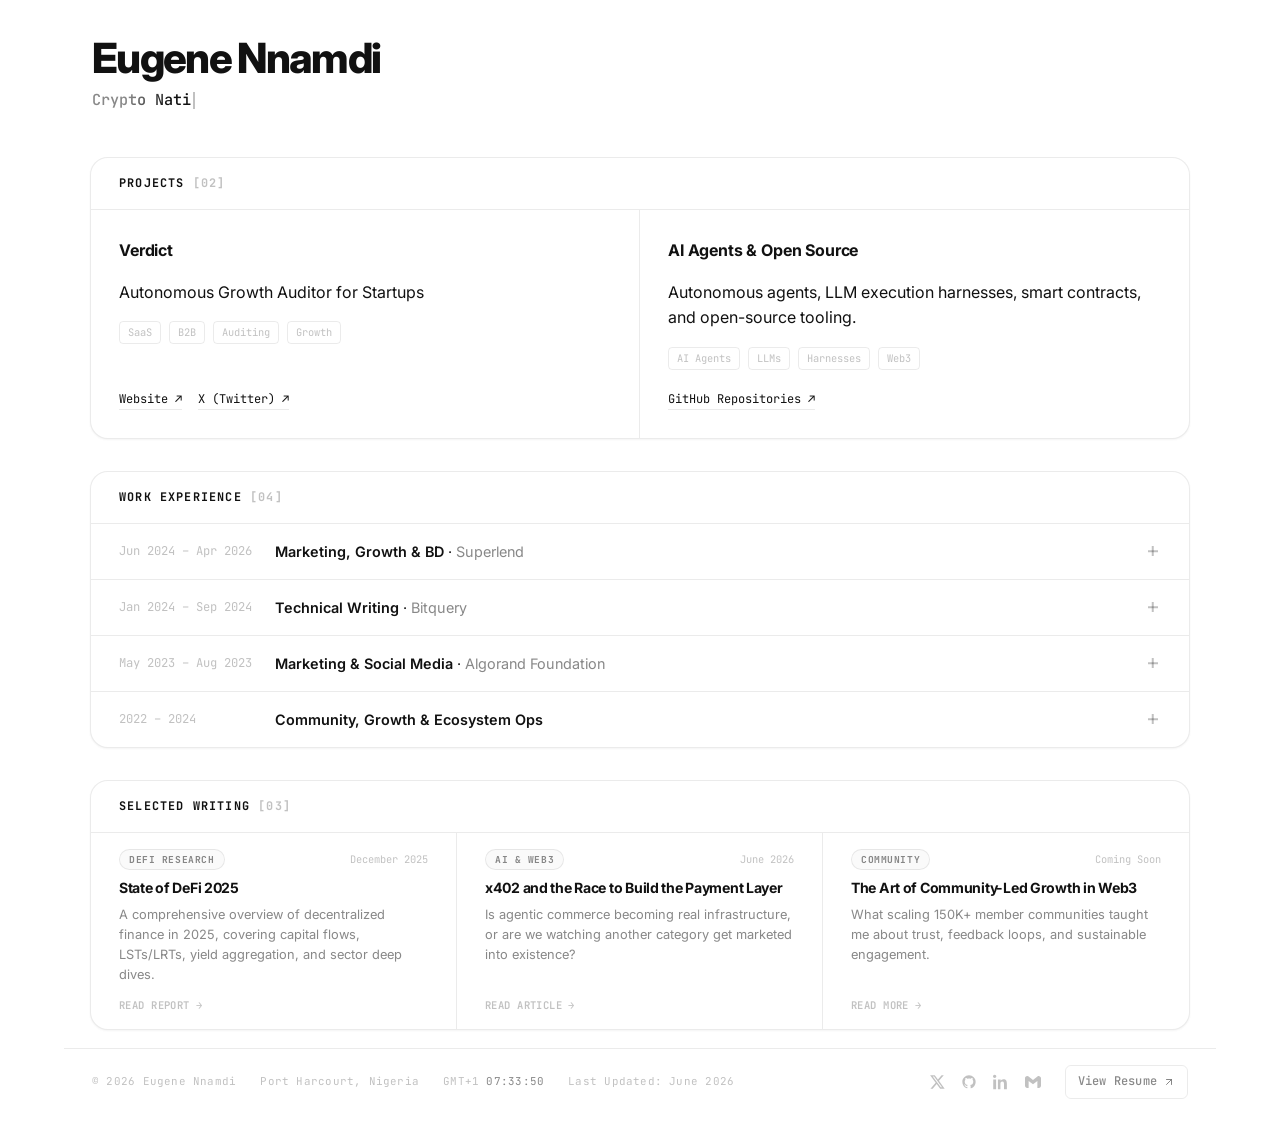
==== commit e1843e02: "Refactor projects section, enforce light theme, and remove unused assets" ====
--- a/index.html
+++ b/index.html
@@ -1,5 +1,5 @@
 <!doctype html>
-<html lang="en">
+<html lang="en" data-theme="light">
   <head>
     <meta charset="utf-8" />
     <meta name="viewport" content="width=device-width, initial-scale=1" />
@@ -15,11 +15,7 @@
     <link href="https://fonts.googleapis.com/css2?family=Inter:wght@400;500;600;700;800&family=JetBrains+Mono:wght@400;500;700&display=swap" rel="stylesheet" />
     <link rel="stylesheet" href="./styles.css" />
     <script>
-      const savedTheme = localStorage.getItem('theme');
-      const systemPrefersDark = window.matchMedia && window.matchMedia('(prefers-color-scheme: dark)').matches;
-      if (savedTheme) { document.documentElement.setAttribute('data-theme', savedTheme); }
-      else if (systemPrefersDark) { document.documentElement.setAttribute('data-theme', 'dark'); }
-      else { document.documentElement.setAttribute('data-theme', 'light'); }
+      try { localStorage.removeItem('theme'); } catch (e) {}
     </script>
     <!-- Google tag (gtag.js) -->
     <script async src="https://www.googletagmanager.com/gtag/js?id=G-D51WEQC07X"></script>
@@ -43,14 +39,6 @@
             <span class="role-cursor" aria-hidden="true"></span>
           </div>
         </section>
-
-        <nav class="site-nav" aria-label="Primary navigation">
-          <button id="theme-toggle" class="theme-toggle" aria-label="Toggle dark mode">
-            <svg class="sun-icon" viewBox="0 0 24 24" width="16" height="16" stroke="currentColor" stroke-width="2" fill="none" stroke-linecap="round" stroke-linejoin="round" style="display: none;"><circle cx="12" cy="12" r="5"></circle><line x1="12" y1="1" x2="12" y2="3"></line><line x1="12" y1="21" x2="12" y2="23"></line><line x1="4.22" y1="4.22" x2="5.64" y2="5.64"></line><line x1="18.36" y1="18.36" x2="19.78" y2="19.78"></line><line x1="1" y1="12" x2="3" y2="12"></line><line x1="21" y1="12" x2="23" y2="12"></line><line x1="4.22" y1="19.78" x2="5.64" y2="18.36"></line><line x1="18.36" y1="5.64" x2="19.78" y2="4.22"></line></svg>
-            <svg class="moon-icon" viewBox="0 0 24 24" width="16" height="16" stroke="currentColor" stroke-width="2" fill="none" stroke-linecap="round" stroke-linejoin="round"><path d="M21 12.79A9 9 0 1 1 11.21 3 7 7 0 0 0 21 12.79z"></path></svg>
-          </button>
-          <a href="/blog" class="nav-link">Blog</a>
-        </nav>
       </header>
 
       <!-- ========== MAIN ========== -->
@@ -64,13 +52,9 @@
           <h2 id="projects-title" class="visually-hidden">Projects</h2>
           <div class="projects-grid">
             <div class="project-card">
-              <a href="https://tryverdict.xyz" target="_blank" rel="noreferrer" class="project-image-link">
-                <img src="./verdict.png" alt="Verdict Interface Preview" class="project-image" />
-              </a>
               <div class="project-content">
                 <div class="project-meta">
                   <h3>Verdict</h3>
-                  <span class="project-tag live">Live</span>
                 </div>
                 <p>Autonomous Growth Auditor for Startups</p>
                 <div class="project-tech">
@@ -87,23 +71,19 @@
             </div>
 
             <div class="project-card">
-              <a href="https://cryptocards.fyi" target="_blank" rel="noreferrer" class="project-image-link">
-                <img src="./cryptocards.png" alt="CryptoCards.fyi Interface Preview" class="project-image" />
-              </a>
               <div class="project-content">
                 <div class="project-meta">
-                  <h3>CryptoCards.fyi</h3>
-                  <span class="project-tag live">Live</span>
-                </div>
-                <p>A premium curated directory that allows you to discover the best crypto cards.</p>
+                  <h3>AI Agents &amp; Open Source</h3>
+                </div>
+                <p>Autonomous agents, LLM execution harnesses, smart contracts, and open-source tooling.</p>
                 <div class="project-tech">
-                  <span class="tech-tag">FinTech</span>
-                  <span class="tech-tag">Crypto Cards</span>
-                  <span class="tech-tag">Directory</span>
+                  <span class="tech-tag">AI Agents</span>
+                  <span class="tech-tag">LLMs</span>
+                  <span class="tech-tag">Harnesses</span>
+                  <span class="tech-tag">Web3</span>
                 </div>
                 <div class="project-links">
-                  <a href="https://cryptocards.fyi" target="_blank" rel="noreferrer">Website <span class="jump-arrow">↗</span></a>
-                  <a href="https://x.com/cryptocardsfyi" target="_blank" rel="noreferrer">X (Twitter) <span class="jump-arrow">↗</span></a>
+                  <a href="https://github.com/eugenennamdi?tab=repositories" target="_blank" rel="noreferrer">GitHub Repositories <span class="jump-arrow">↗</span></a>
                 </div>
               </div>
             </div>
--- a/styles.css
+++ b/styles.css
@@ -49,22 +49,6 @@
   --dur-fast: 150ms;
   --dur-normal: 250ms;
   --dur-slow: 400ms;
-}
-
-[data-theme="dark"] {
-  --bg: #111111;
-  --surface: #111111;
-  --surface-hover: rgba(255, 255, 255, 0.05);
-  --border: rgba(255, 255, 255, 0.12);
-  --border-hover: rgba(255, 255, 255, 0.20);
-  --border-strong: rgba(255, 255, 255, 0.30);
-
-  --text: #ffffff;
-  --text-secondary: rgba(255, 255, 255, 0.60);
-  --text-tertiary: rgba(255, 255, 255, 0.35);
-
-  --shadow-sm: 0 1px 2px rgba(0, 0, 0, 0.2);
-  --shadow-md: 0 2px 8px rgba(0, 0, 0, 0.4);
 }
 
 /* --- Reset --- */
@@ -230,29 +214,6 @@
   transform: scaleX(1);
   transform-origin: left;
 }
-
-/* --- Theme Toggle --- */
-.theme-toggle {
-  display: flex;
-  align-items: center;
-  justify-content: center;
-  width: 28px;
-  height: 28px;
-  border-radius: 6px;
-  color: var(--text-secondary);
-  transition: color var(--dur-normal), background var(--dur-normal);
-  background: transparent;
-}
-
-.theme-toggle:hover {
-  color: var(--text);
-  background: var(--surface-hover);
-}
-
-[data-theme="dark"] .moon-icon { display: none; }
-[data-theme="dark"] .sun-icon { display: block !important; }
-[data-theme="light"] .moon-icon { display: block; }
-[data-theme="light"] .sun-icon { display: none; }
 
 /* --- Contact dropdown --- */
 .contact-menu {
@@ -527,60 +488,27 @@
 .projects-heading p { margin: 0; }
 
 .projects-grid {
+  display: grid;
+  grid-template-columns: repeat(2, 1fr);
+}
+
+.project-card {
   display: flex;
   flex-direction: column;
-  border-bottom: 1px solid var(--border);
-}
-
-.project-card {
-  display: flex;
-  flex-direction: row;
-  border-bottom: 1px solid var(--border);
-  transition: background var(--dur-normal) var(--ease-out), border-color var(--dur-normal) var(--ease-out);
-}
-
-@keyframes subtleMeshMove {
-  0% { background-position: 0% 50%; }
-  50% { background-position: 100% 50%; }
-  100% { background-position: 0% 50%; }
-}
-
-.project-card:last-child { border-bottom: 0; }
+  border-right: 1px solid var(--border);
+  transition: background var(--dur-normal) var(--ease-out);
+}
+
+.project-card:last-child { border-right: 0; }
 .project-card:hover { 
-  background: linear-gradient(120deg, var(--surface), rgba(30, 42, 55, 0.4), var(--surface-hover), rgba(20, 28, 40, 0.4));
-  background-size: 200% 200%;
-  animation: subtleMeshMove 8s ease infinite;
-  border-bottom-color: rgba(255, 255, 255, 0.15);
-}
-
-.project-image-link {
-  display: block;
-  overflow: hidden;
-  flex: 0 0 42%;
-  padding: var(--space-xl) 0 var(--space-xl) var(--space-xl);
-  border-bottom: 0;
-}
-
-.project-image {
-  width: 100%;
-  aspect-ratio: 16 / 10;
-  object-fit: cover;
-  display: block;
-  border-radius: var(--radius-md);
-  border: 1px solid var(--border);
-  transition: transform var(--dur-slow) var(--ease-out);
-}
-
-.project-card:hover .project-image {
-  transform: scale(1.02);
+  background: var(--surface-hover);
 }
 
 .project-content {
   padding: var(--space-xl);
   display: flex;
   flex-direction: column;
-  justify-content: center;
-  flex: 1;
+  height: 100%;
   gap: var(--space-xs);
 }
 
@@ -599,49 +527,12 @@
   color: var(--text);
 }
 
-.project-tag {
-  display: inline-block;
-  padding: 3px 10px;
-  border-radius: var(--radius-pill);
-  border: 1px solid var(--border);
-  background: var(--surface-hover);
-  font-family: var(--font-mono);
-  font-size: 0.65rem;
-  font-weight: 500;
-  letter-spacing: 0.02em;
-  color: var(--text-secondary);
-}
-
-@keyframes liveGlow {
-  0% { box-shadow: 0 0 0 0 rgba(16, 185, 129, 0.2); }
-  70% { box-shadow: 0 0 0 5px rgba(16, 185, 129, 0); }
-  100% { box-shadow: 0 0 0 0 rgba(16, 185, 129, 0); }
-}
-
-.project-tag.live {
-  background: rgba(16, 185, 129, 0.1);
-  color: #10b981;
-  border-color: rgba(16, 185, 129, 0.2);
-  animation: liveGlow 2s infinite;
-}
-
-@keyframes progressGlow {
-  0% { box-shadow: 0 0 0 0 rgba(245, 158, 11, 0.2); }
-  70% { box-shadow: 0 0 0 5px rgba(245, 158, 11, 0); }
-  100% { box-shadow: 0 0 0 0 rgba(245, 158, 11, 0); }
-}
-
-.project-tag.progress {
-  background: rgba(245, 158, 11, 0.1);
-  color: #f59e0b;
-  border-color: rgba(245, 158, 11, 0.2);
-  animation: progressGlow 2s infinite;
-}
 
 .project-links {
   display: flex;
   gap: var(--space-md);
-  margin-top: var(--space-sm);
+  margin-top: auto;
+  padding-top: var(--space-sm);
   font-family: var(--font-mono);
   font-size: 0.75rem;
 }
@@ -918,22 +809,6 @@
     padding-left: var(--space-xl);
   }
 
-  .projects-grid { display: flex; flex-direction: column; }
-  
-  .project-card {
-    flex-direction: column;
-    border-bottom: 1px solid var(--border);
-  }
-
-  .project-image-link {
-    flex: auto;
-    border-right: 0;
-    border-bottom: 1px solid var(--border);
-    padding: var(--space-xl);
-  }
-
-  .project-card:last-child { border-bottom: 0; }
-
   .blog-grid { grid-template-columns: 1fr; }
 
   .blog-card {
@@ -948,18 +823,17 @@
    RESPONSIVE — Tablet & Mobile
    ============================================================ */
 @media (max-width: 768px) {
-  .projects-grid { display: flex; flex-direction: column; }
-  
+  .projects-grid {
+    grid-template-columns: 1fr;
+  }
+
   .project-card {
-    flex-direction: column;
-    border-bottom: 1px solid var(--border);
-  }
-
-  .project-image-link {
-    flex: auto;
     border-right: 0;
     border-bottom: 1px solid var(--border);
-    padding: var(--space-xl);
+  }
+
+  .project-card:last-child {
+    border-bottom: 0;
   }
 }
 
@@ -988,7 +862,6 @@
   .work-details { padding: 0 var(--space-md) var(--space-md); }
 
   .project-content { padding: var(--space-md); }
-  .project-image-link { padding: var(--space-md); }
 
   .blog-card { padding: var(--space-sm) var(--space-md); }
 
